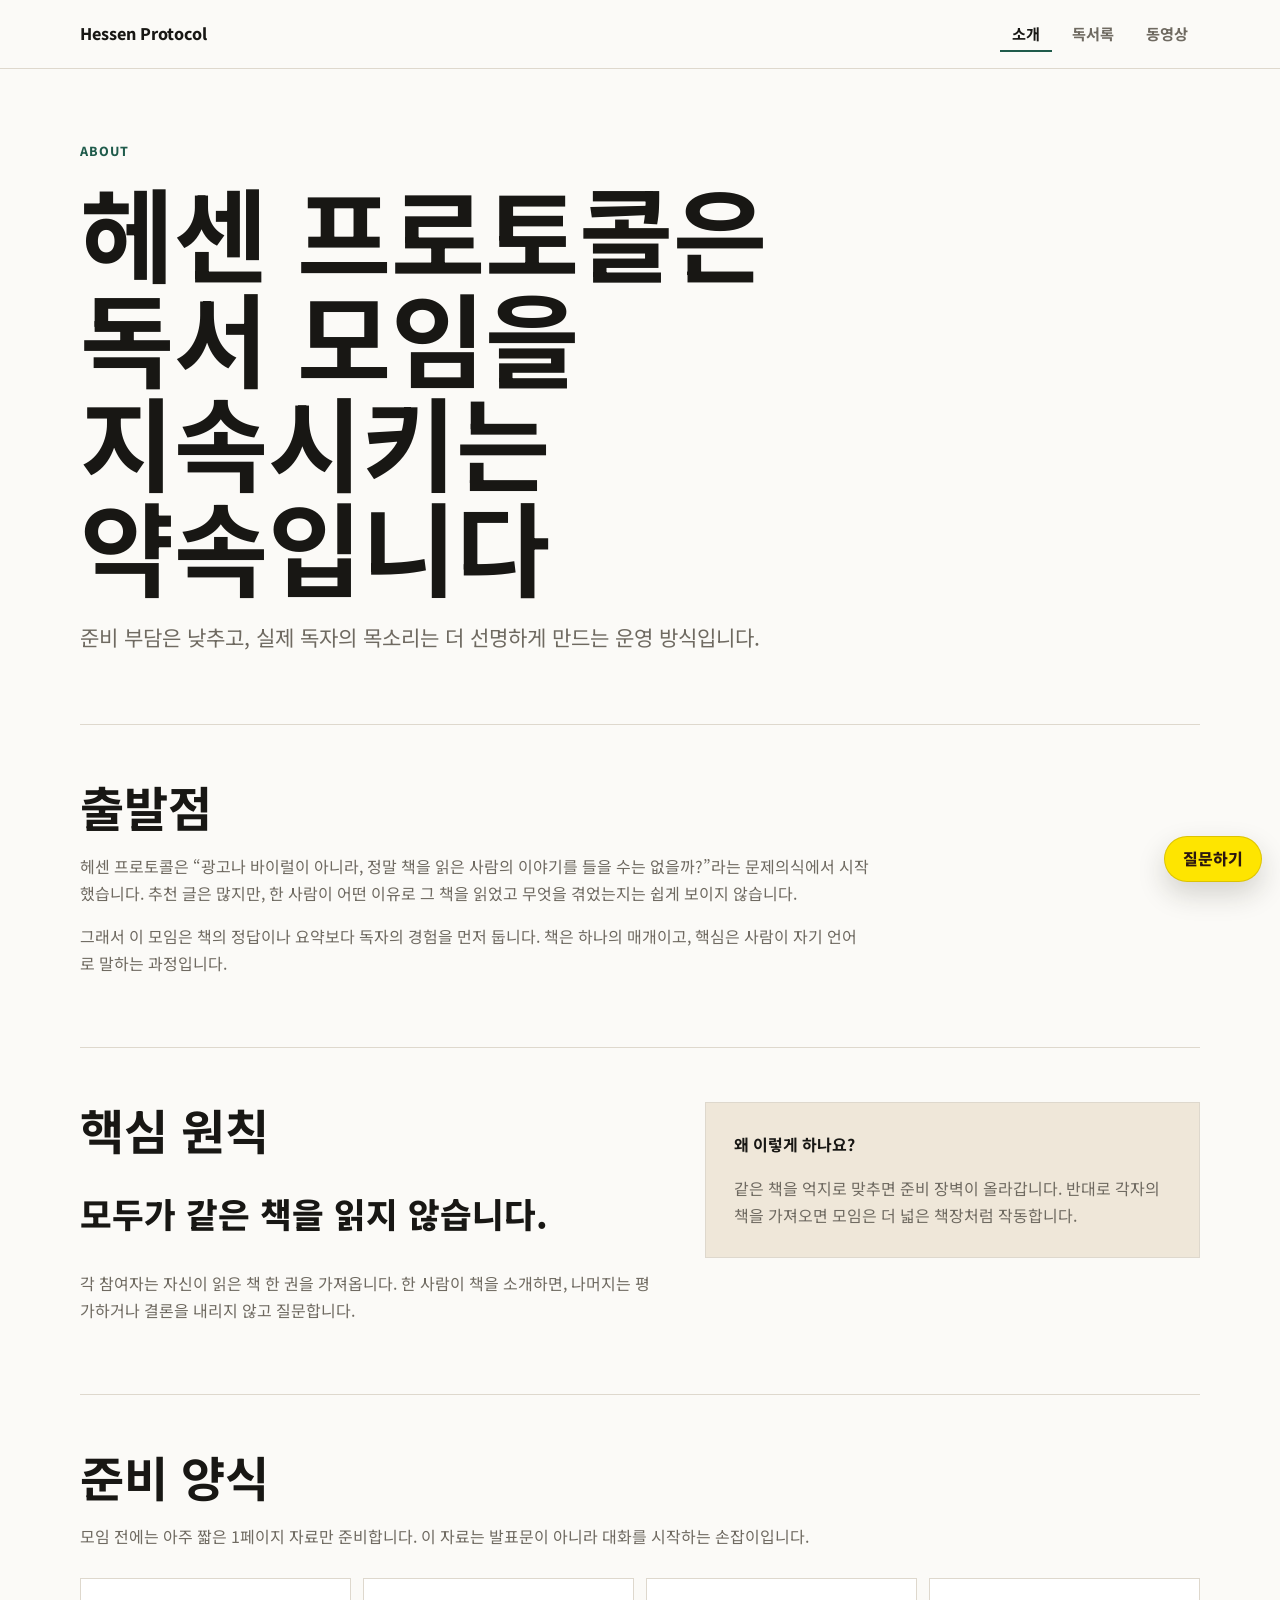
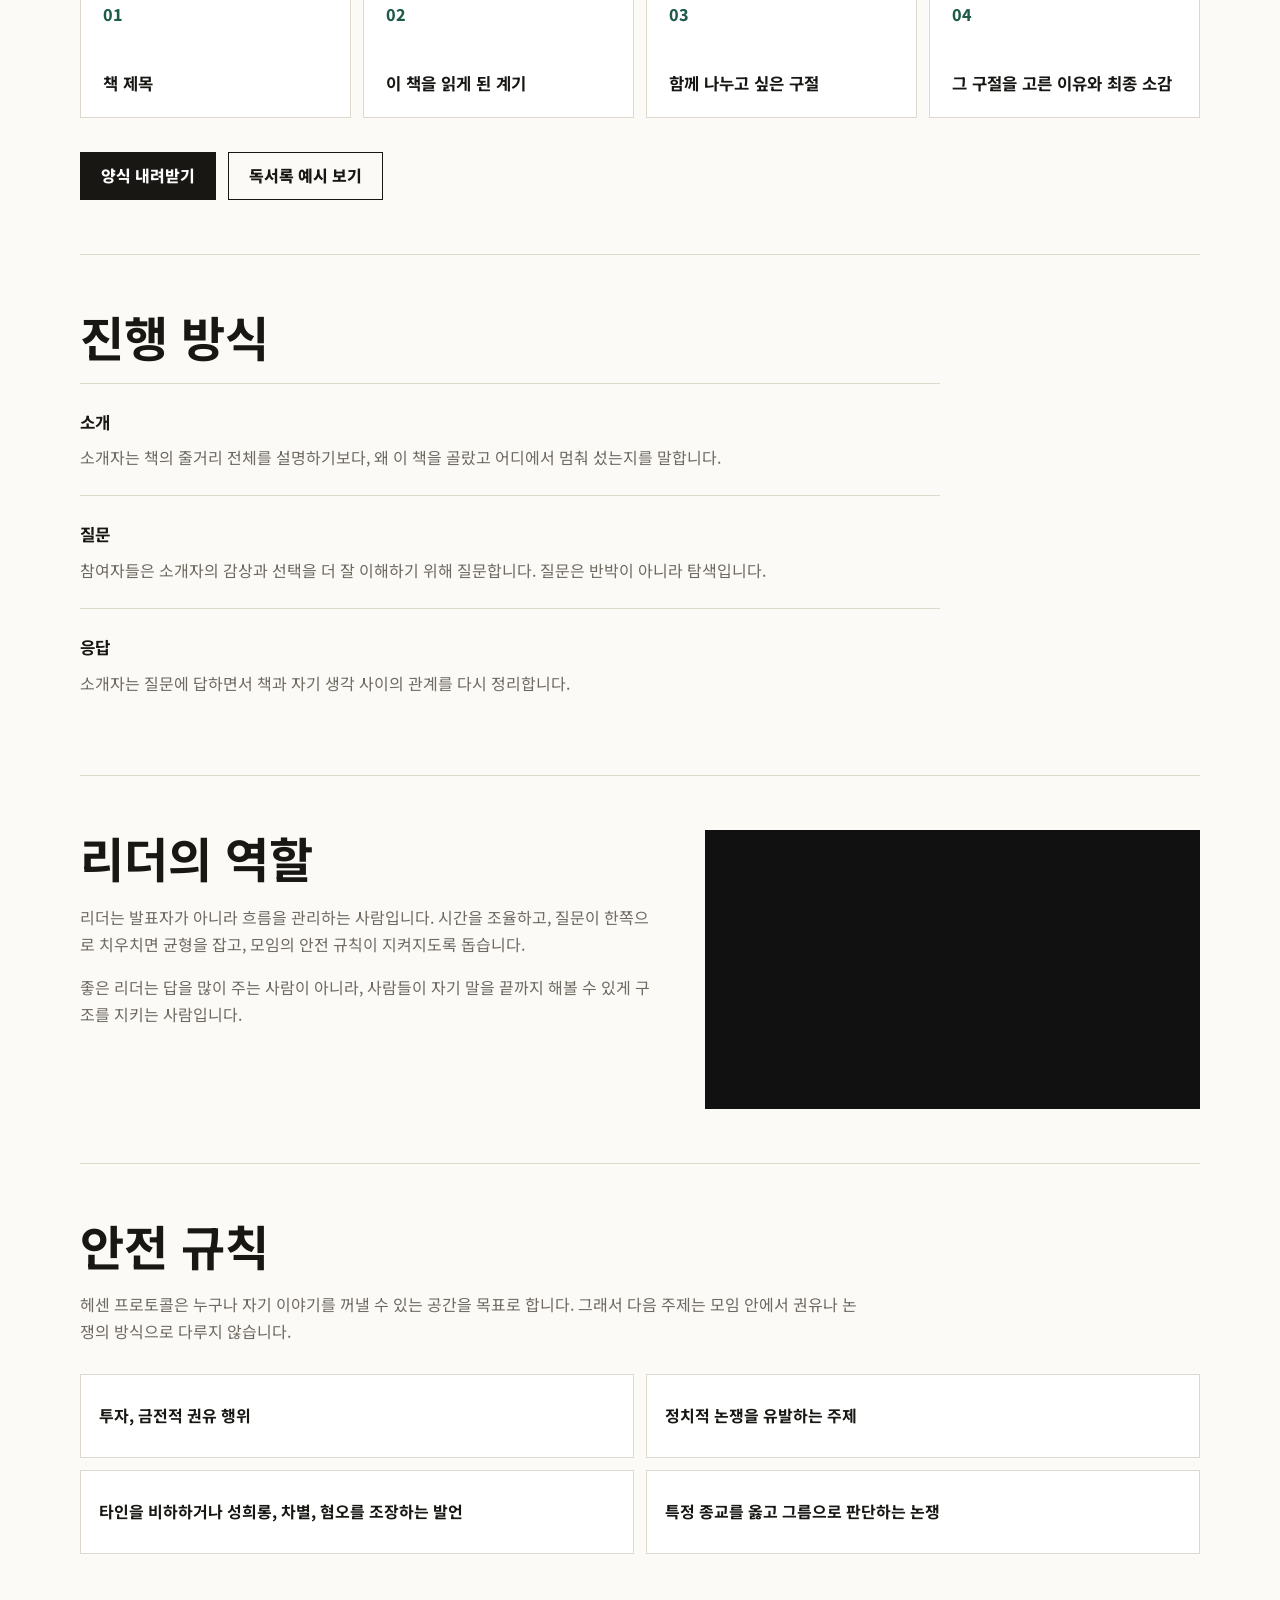
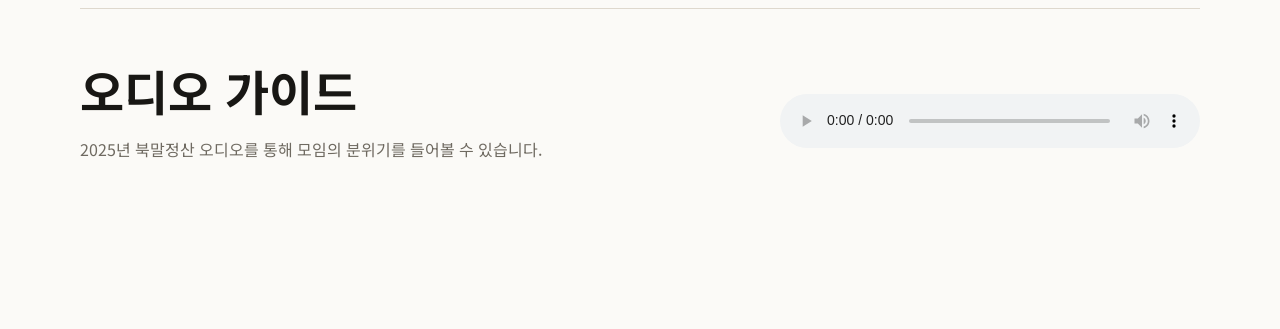
==== intro.html @ fd0f5c03 "Rebuild Hessen Protocol website" ====
<!DOCTYPE html>
<html lang="ko">
<head>
    <meta charset="UTF-8">
    <meta name="viewport" content="width=device-width, initial-scale=1.0">
    <meta name="description" content="헤센 프로토콜의 운영 방식, 준비 양식, 질문 규칙과 리더 역할을 소개합니다.">
    <title>소개 | 헤센 프로토콜</title>
    <link rel="preconnect" href="https://fonts.googleapis.com">
    <link rel="preconnect" href="https://fonts.gstatic.com" crossorigin>
    <link href="https://fonts.googleapis.com/css2?family=Noto+Sans+KR:wght@400;500;700;800&display=swap" rel="stylesheet">
    <link rel="stylesheet" href="style.css">
</head>
<body>
    <nav class="main-nav">
        <div class="nav-container">
            <a href="index.html" class="nav-logo">Hessen Protocol</a>
            <ul class="nav-links">
                <li><a class="active" href="intro.html">소개</a></li>
                <li><a href="reading_logs.html">독서록</a></li>
                <li><a href="videos.html">동영상</a></li>
            </ul>
        </div>
    </nav>

    <main class="page">
        <header class="page-header">
            <p class="eyebrow">About</p>
            <h1>헤센 프로토콜은 독서 모임을 지속시키는 약속입니다</h1>
            <p class="lead">준비 부담은 낮추고, 실제 독자의 목소리는 더 선명하게 만드는 운영 방식입니다.</p>
        </header>

        <section class="content-section">
            <h2>출발점</h2>
            <p>헤센 프로토콜은 “광고나 바이럴이 아니라, 정말 책을 읽은 사람의 이야기를 들을 수는 없을까?”라는 문제의식에서 시작했습니다. 추천 글은 많지만, 한 사람이 어떤 이유로 그 책을 읽었고 무엇을 겪었는지는 쉽게 보이지 않습니다.</p>
            <p>그래서 이 모임은 책의 정답이나 요약보다 독자의 경험을 먼저 둡니다. 책은 하나의 매개이고, 핵심은 사람이 자기 언어로 말하는 과정입니다.</p>
        </section>

        <section class="content-section split">
            <div>
                <h2>핵심 원칙</h2>
                <p class="statement">모두가 같은 책을 읽지 않습니다.</p>
                <p>각 참여자는 자신이 읽은 책 한 권을 가져옵니다. 한 사람이 책을 소개하면, 나머지는 평가하거나 결론을 내리지 않고 질문합니다.</p>
            </div>
            <div class="quiet-panel">
                <strong>왜 이렇게 하나요?</strong>
                <p>같은 책을 억지로 맞추면 준비 장벽이 올라갑니다. 반대로 각자의 책을 가져오면 모임은 더 넓은 책장처럼 작동합니다.</p>
            </div>
        </section>

        <section class="content-section">
            <h2>준비 양식</h2>
            <p>모임 전에는 아주 짧은 1페이지 자료만 준비합니다. 이 자료는 발표문이 아니라 대화를 시작하는 손잡이입니다.</p>
            <div class="prompt-grid">
                <div><span>01</span><strong>책 제목</strong></div>
                <div><span>02</span><strong>이 책을 읽게 된 계기</strong></div>
                <div><span>03</span><strong>함께 나누고 싶은 구절</strong></div>
                <div><span>04</span><strong>그 구절을 고른 이유와 최종 소감</strong></div>
            </div>
            <div class="actions">
                <a class="btn primary" href="download.docx" download>양식 내려받기</a>
                <a class="btn secondary" href="reading_logs.html">독서록 예시 보기</a>
            </div>
        </section>

        <section class="content-section">
            <h2>진행 방식</h2>
            <ol class="timeline">
                <li>
                    <strong>소개</strong>
                    <p>소개자는 책의 줄거리 전체를 설명하기보다, 왜 이 책을 골랐고 어디에서 멈춰 섰는지를 말합니다.</p>
                </li>
                <li>
                    <strong>질문</strong>
                    <p>참여자들은 소개자의 감상과 선택을 더 잘 이해하기 위해 질문합니다. 질문은 반박이 아니라 탐색입니다.</p>
                </li>
                <li>
                    <strong>응답</strong>
                    <p>소개자는 질문에 답하면서 책과 자기 생각 사이의 관계를 다시 정리합니다.</p>
                </li>
            </ol>
        </section>

        <section class="content-section split">
            <div>
                <h2>리더의 역할</h2>
                <p>리더는 발표자가 아니라 흐름을 관리하는 사람입니다. 시간을 조율하고, 질문이 한쪽으로 치우치면 균형을 잡고, 모임의 안전 규칙이 지켜지도록 돕습니다.</p>
                <p>좋은 리더는 답을 많이 주는 사람이 아니라, 사람들이 자기 말을 끝까지 해볼 수 있게 구조를 지키는 사람입니다.</p>
            </div>
            <div class="video-frame">
                <iframe src="https://www.youtube.com/embed/A4fwA4-yNkk" title="헤센 프로토콜 소개 영상" allow="accelerometer; autoplay; clipboard-write; encrypted-media; gyroscope; picture-in-picture" allowfullscreen loading="lazy"></iframe>
            </div>
        </section>

        <section class="content-section">
            <h2>안전 규칙</h2>
            <p>헤센 프로토콜은 누구나 자기 이야기를 꺼낼 수 있는 공간을 목표로 합니다. 그래서 다음 주제는 모임 안에서 권유나 논쟁의 방식으로 다루지 않습니다.</p>
            <ul class="rule-list">
                <li>투자, 금전적 권유 행위</li>
                <li>정치적 논쟁을 유발하는 주제</li>
                <li>타인을 비하하거나 성희롱, 차별, 혐오를 조장하는 발언</li>
                <li>특정 종교를 옳고 그름으로 판단하는 논쟁</li>
            </ul>
        </section>

        <section class="content-section audio-section">
            <div>
                <h2>오디오 가이드</h2>
                <p>2025년 북말정산 오디오를 통해 모임의 분위기를 들어볼 수 있습니다.</p>
            </div>
            <audio controls preload="metadata" src="audio.m4a"></audio>
        </section>
    </main>

    <a class="floating-kakao" href="https://open.kakao.com/o/g4V3KNai" target="_blank" rel="noopener">질문하기</a>
</body>
</html>
---- style.css ----
:root {
    --paper: #fbfaf7;
    --ink: #181714;
    --muted: #6f6a61;
    --line: #ded8cd;
    --panel: #ffffff;
    --accent: #1f5b4b;
    --accent-ink: #ffffff;
    --soft: #efe7d9;
    --shadow: 0 18px 45px rgba(35, 31, 24, 0.08);
}

* {
    box-sizing: border-box;
}

body {
    margin: 0;
    font-family: "Noto Sans KR", -apple-system, BlinkMacSystemFont, "Segoe UI", sans-serif;
    color: var(--ink);
    background: var(--paper);
    line-height: 1.7;
    overflow-x: hidden;
    -webkit-font-smoothing: antialiased;
}

a {
    color: inherit;
    text-decoration: none;
}

img {
    display: block;
    max-width: 100%;
}

.main-nav {
    position: sticky;
    top: 0;
    z-index: 20;
    border-bottom: 1px solid var(--line);
    background: rgba(251, 250, 247, 0.94);
    backdrop-filter: blur(14px);
}

.nav-container {
    width: min(1120px, calc(100% - 32px));
    margin: 0 auto;
    min-height: 68px;
    display: flex;
    align-items: center;
    justify-content: space-between;
    gap: 24px;
}

.nav-logo {
    font-weight: 800;
    letter-spacing: 0;
    white-space: nowrap;
}

.nav-links {
    display: flex;
    align-items: center;
    gap: 8px;
    padding: 0;
    margin: 0;
    list-style: none;
}

.nav-links a {
    display: inline-flex;
    align-items: center;
    min-height: 36px;
    padding: 0 12px;
    color: var(--muted);
    font-size: 0.95rem;
    font-weight: 700;
}

.nav-links a:hover,
.nav-links a.active {
    color: var(--ink);
    box-shadow: inset 0 -2px 0 var(--accent);
}

.home-hero {
    width: calc(100% - 32px);
    max-width: 1120px;
    min-height: min(760px, calc(100vh - 68px));
    margin: 0 auto;
    padding: 58px 0 44px;
    display: grid;
    grid-template-columns: minmax(0, 1.02fr) minmax(320px, 0.88fr);
    gap: 54px;
    align-items: center;
}

.home-hero > * {
    min-width: 0;
}

.hero-copy h1,
.page-header h1 {
    margin: 0;
    font-size: clamp(3rem, 8vw, 6.4rem);
    line-height: 1.02;
    letter-spacing: 0;
    word-break: keep-all;
}

.lead {
    max-width: 690px;
    margin: 24px 0 0;
    color: var(--muted);
    font-size: clamp(1.06rem, 2vw, 1.32rem);
    word-break: keep-all;
}

.eyebrow {
    margin: 0 0 16px;
    color: var(--accent);
    font-size: 0.78rem;
    font-weight: 800;
    letter-spacing: 0.08em;
    text-transform: uppercase;
}

.actions {
    display: flex;
    flex-wrap: wrap;
    gap: 12px;
    margin-top: 34px;
}

.btn {
    display: inline-flex;
    align-items: center;
    justify-content: center;
    min-height: 48px;
    padding: 0 20px;
    border: 1px solid var(--ink);
    font-weight: 800;
    transition: transform 160ms ease, box-shadow 160ms ease, background 160ms ease;
}

.btn:hover {
    transform: translateY(-2px);
    box-shadow: var(--shadow);
}

.btn.primary {
    background: var(--ink);
    color: #fff;
}

.btn.secondary {
    background: transparent;
    color: var(--ink);
}

.hero-media {
    margin: 0;
    border: 1px solid var(--line);
    background: var(--panel);
    padding: 12px;
    box-shadow: var(--shadow);
}

.hero-media img {
    width: 100%;
    aspect-ratio: 4 / 5;
    object-fit: cover;
}

.section,
.page {
    width: calc(100% - 32px);
    max-width: 1120px;
    margin: 0 auto;
}

.section {
    padding: 82px 0;
    border-top: 1px solid var(--line);
}

.intro-band {
    display: grid;
    grid-template-columns: 0.8fr 1.2fr;
    gap: 60px;
}

.section-heading h2,
.rhythm h2,
.content-section h2,
.page-header h1 {
    text-wrap: balance;
}

.section h2,
.content-section h2 {
    margin: 0 0 18px;
    font-size: clamp(1.8rem, 4vw, 3rem);
    line-height: 1.16;
    letter-spacing: 0;
}

.text-columns {
    columns: 2 280px;
    column-gap: 40px;
}

.text-columns p {
    break-inside: avoid;
    margin: 0 0 18px;
}

.feature-grid {
    display: grid;
    grid-template-columns: repeat(3, minmax(0, 1fr));
    gap: 18px;
}

.feature-card,
.quiet-panel,
.video-card,
.drive-fallback {
    border: 1px solid var(--line);
    background: var(--panel);
}

.feature-card {
    min-height: 260px;
    padding: 28px;
    display: flex;
    flex-direction: column;
    justify-content: space-between;
    transition: transform 160ms ease, border-color 160ms ease, box-shadow 160ms ease;
}

.feature-card:hover {
    transform: translateY(-4px);
    border-color: var(--ink);
    box-shadow: var(--shadow);
}

.feature-number {
    color: var(--accent);
    font-weight: 800;
}

.feature-card h3 {
    margin: 48px 0 12px;
    font-size: 1.35rem;
}

.feature-card p,
.content-section p,
.timeline p,
.drive-fallback p,
.video-card h2 {
    color: var(--muted);
}

.rhythm {
    display: grid;
    grid-template-columns: 0.7fr 1.3fr;
    gap: 48px;
}

.steps,
.timeline {
    padding: 0;
    margin: 0;
    list-style: none;
}

.steps {
    display: grid;
    gap: 12px;
}

.steps li {
    display: grid;
    grid-template-columns: 120px 1fr;
    gap: 20px;
    padding: 20px 0;
    border-top: 1px solid var(--line);
}

.steps strong,
.timeline strong {
    color: var(--ink);
    font-size: 1.05rem;
}

.steps span {
    color: var(--muted);
}

.page {
    padding: 72px 0 96px;
}

.page-header {
    max-width: 880px;
    margin-bottom: 68px;
}

.page-header.compact {
    max-width: 820px;
}

.content-section {
    padding: 54px 0;
    border-top: 1px solid var(--line);
}

.content-section > p {
    max-width: 790px;
}

.split {
    display: grid;
    grid-template-columns: minmax(0, 1fr) minmax(300px, 0.85fr);
    gap: 42px;
    align-items: start;
}

.statement {
    color: var(--ink) !important;
    font-size: clamp(1.4rem, 3vw, 2.15rem);
    font-weight: 800;
    line-height: 1.25;
}

.quiet-panel {
    padding: 28px;
    background: var(--soft);
}

.quiet-panel p {
    margin-bottom: 0;
}

.prompt-grid {
    display: grid;
    grid-template-columns: repeat(4, minmax(0, 1fr));
    gap: 12px;
    margin-top: 28px;
}

.prompt-grid div {
    min-height: 140px;
    padding: 22px;
    border: 1px solid var(--line);
    background: var(--panel);
    display: flex;
    flex-direction: column;
    justify-content: space-between;
}

.prompt-grid span {
    color: var(--accent);
    font-weight: 800;
}

.prompt-grid strong {
    font-size: 1.04rem;
    line-height: 1.45;
}

.timeline {
    display: grid;
    gap: 0;
    max-width: 860px;
}

.timeline li {
    padding: 24px 0;
    border-top: 1px solid var(--line);
}

.timeline p {
    margin: 8px 0 0;
}

.video-frame,
.video-card iframe {
    aspect-ratio: 16 / 9;
    background: #111;
}

.video-frame iframe,
.video-card iframe,
.drive-section iframe {
    width: 100%;
    height: 100%;
    border: 0;
    display: block;
}

.rule-list {
    display: grid;
    grid-template-columns: repeat(2, minmax(0, 1fr));
    gap: 12px;
    padding: 0;
    margin: 28px 0 0;
    list-style: none;
}

.rule-list li {
    min-height: 84px;
    display: flex;
    align-items: center;
    padding: 18px;
    border: 1px solid var(--line);
    background: var(--panel);
    font-weight: 700;
}

.audio-section {
    display: flex;
    align-items: center;
    justify-content: space-between;
    gap: 28px;
}

.audio-section audio {
    width: min(420px, 100%);
}

.drive-section {
    border-top: 1px solid var(--line);
    padding-top: 28px;
}

.drive-section iframe {
    min-height: 640px;
    border: 1px solid var(--line);
    background: var(--panel);
}

.drive-fallback {
    margin-top: 16px;
    padding: 22px;
}

.drive-fallback p {
    margin: 6px 0 0;
}

.video-grid {
    display: grid;
    grid-template-columns: repeat(3, minmax(0, 1fr));
    gap: 18px;
    border-top: 1px solid var(--line);
    padding-top: 28px;
}

.video-card {
    overflow: hidden;
}

.video-card h2 {
    margin: 0;
    padding: 20px;
    font-size: 1rem;
    line-height: 1.5;
}

.floating-kakao {
    position: fixed;
    right: 18px;
    bottom: 18px;
    z-index: 30;
    min-height: 46px;
    display: inline-flex;
    align-items: center;
    justify-content: center;
    padding: 0 18px;
    background: #fee500;
    color: #2b1710;
    border: 1px solid rgba(43, 23, 16, 0.16);
    border-radius: 999px;
    font-weight: 800;
    box-shadow: 0 12px 28px rgba(35, 31, 24, 0.18);
}

@media (max-width: 860px) {
    .home-hero,
    .intro-band,
    .rhythm,
    .split,
    .audio-section {
        grid-template-columns: 1fr;
    }

    .home-hero {
        min-height: auto;
    }

    .feature-grid,
    .prompt-grid,
    .video-grid,
    .rule-list {
        grid-template-columns: 1fr;
    }

    .audio-section {
        align-items: stretch;
    }
}

@media (max-width: 620px) {
    .nav-container {
        min-height: auto;
        padding: 14px 0;
        align-items: flex-start;
        flex-direction: column;
        gap: 10px;
    }

    .nav-links {
        width: 100%;
        justify-content: flex-start;
        flex-wrap: wrap;
        gap: 6px 18px;
    }

    .nav-links a {
        padding: 0 8px;
        font-size: 0.9rem;
    }

    .home-hero,
    .page {
        padding-top: 42px;
    }

    .hero-copy h1,
    .page-header h1 {
        font-size: clamp(2.35rem, 12vw, 3.15rem);
    }

    .lead {
        font-size: 1rem;
        line-height: 1.85;
        max-width: 100%;
        word-break: break-all;
        overflow-wrap: anywhere;
    }

    .section,
    .content-section {
        padding: 44px 0;
    }

    .steps li {
        grid-template-columns: 1fr;
        gap: 4px;
    }

    .drive-section iframe {
        min-height: 520px;
    }

    .floating-kakao {
        right: 12px;
        bottom: 12px;
    }
}
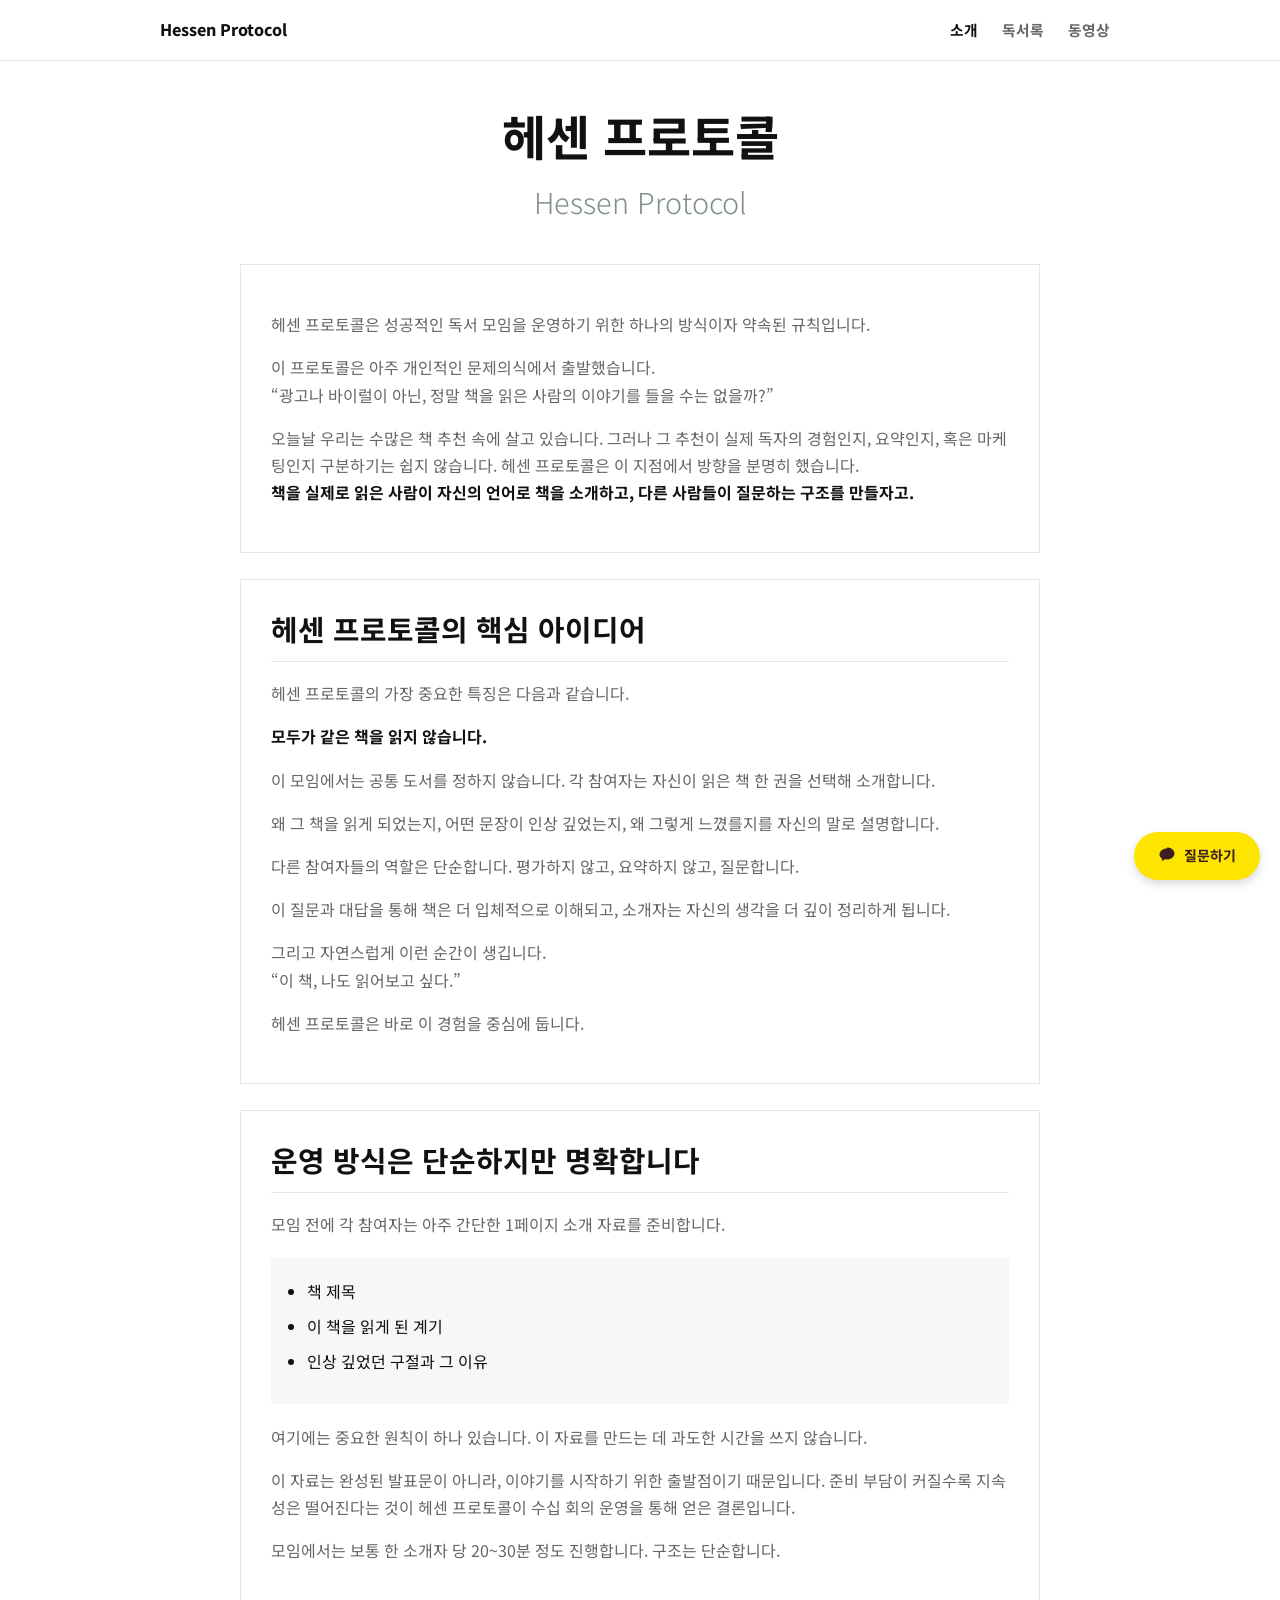
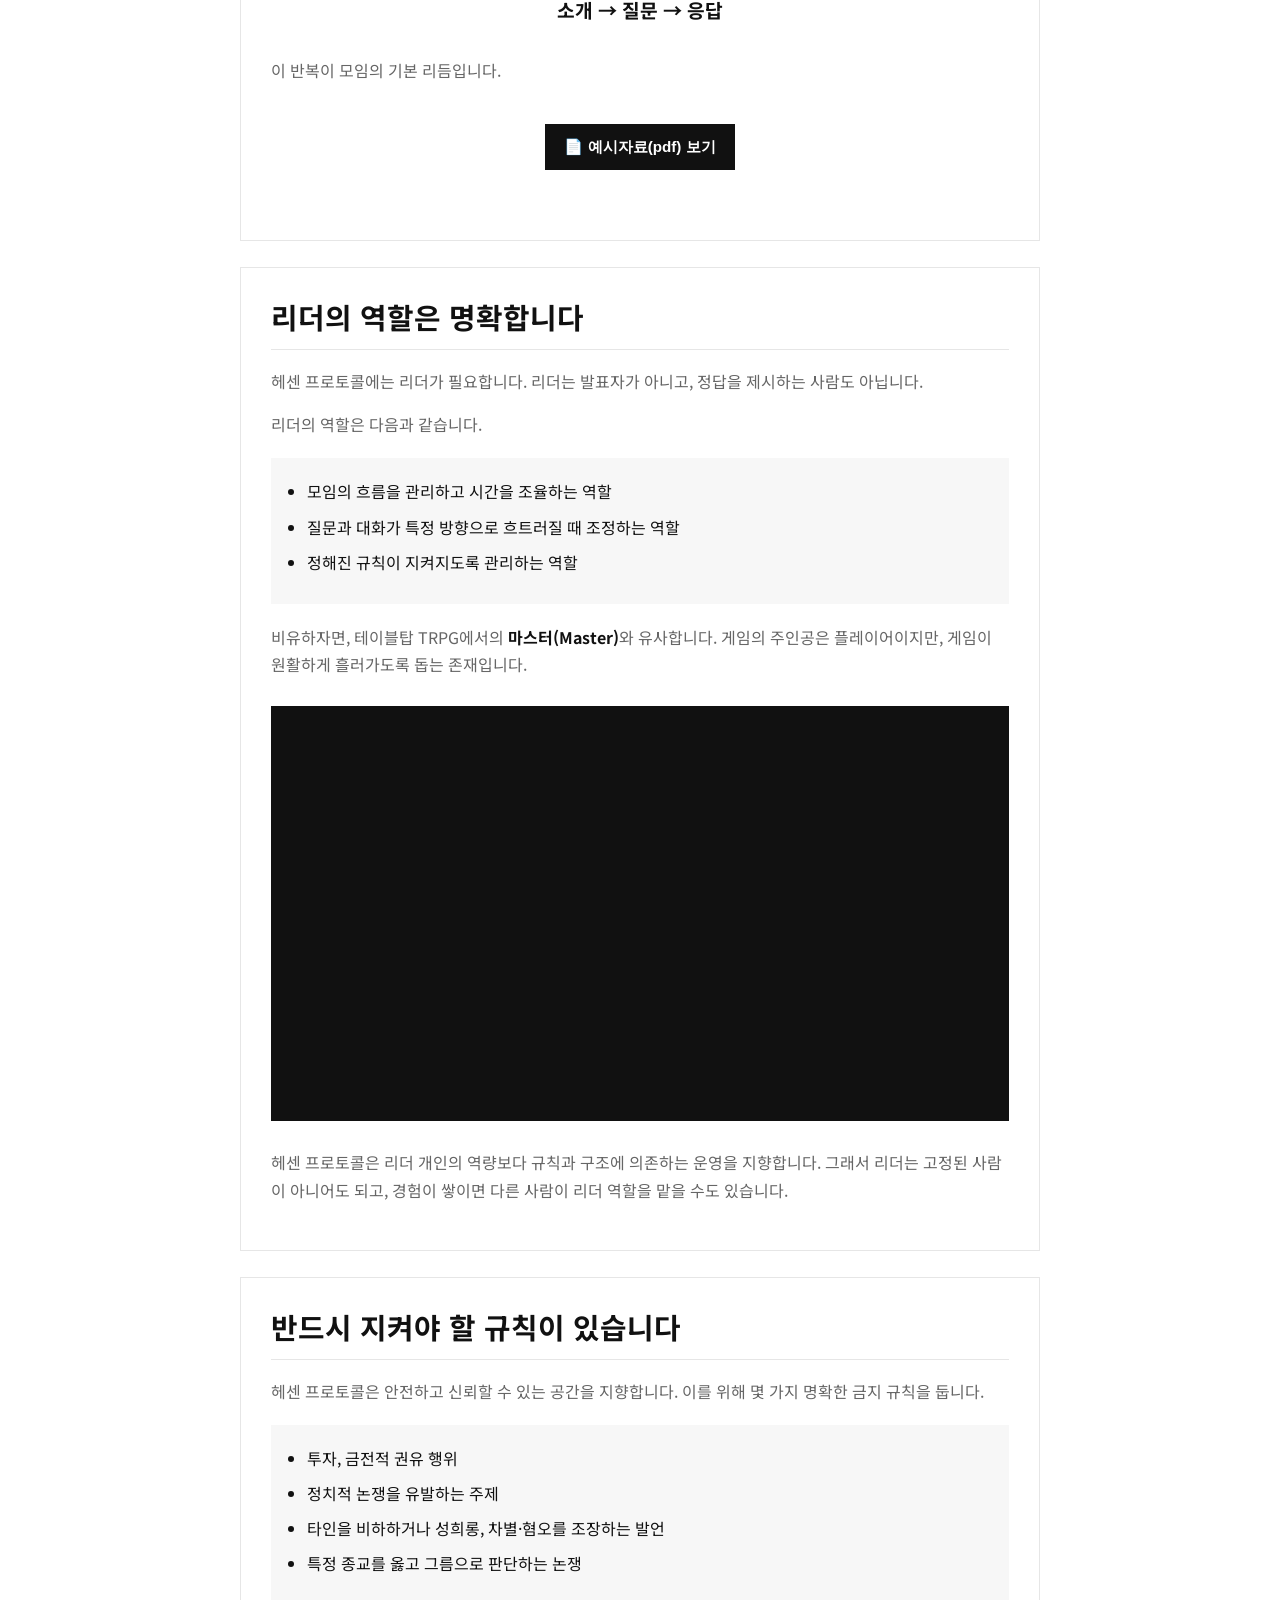
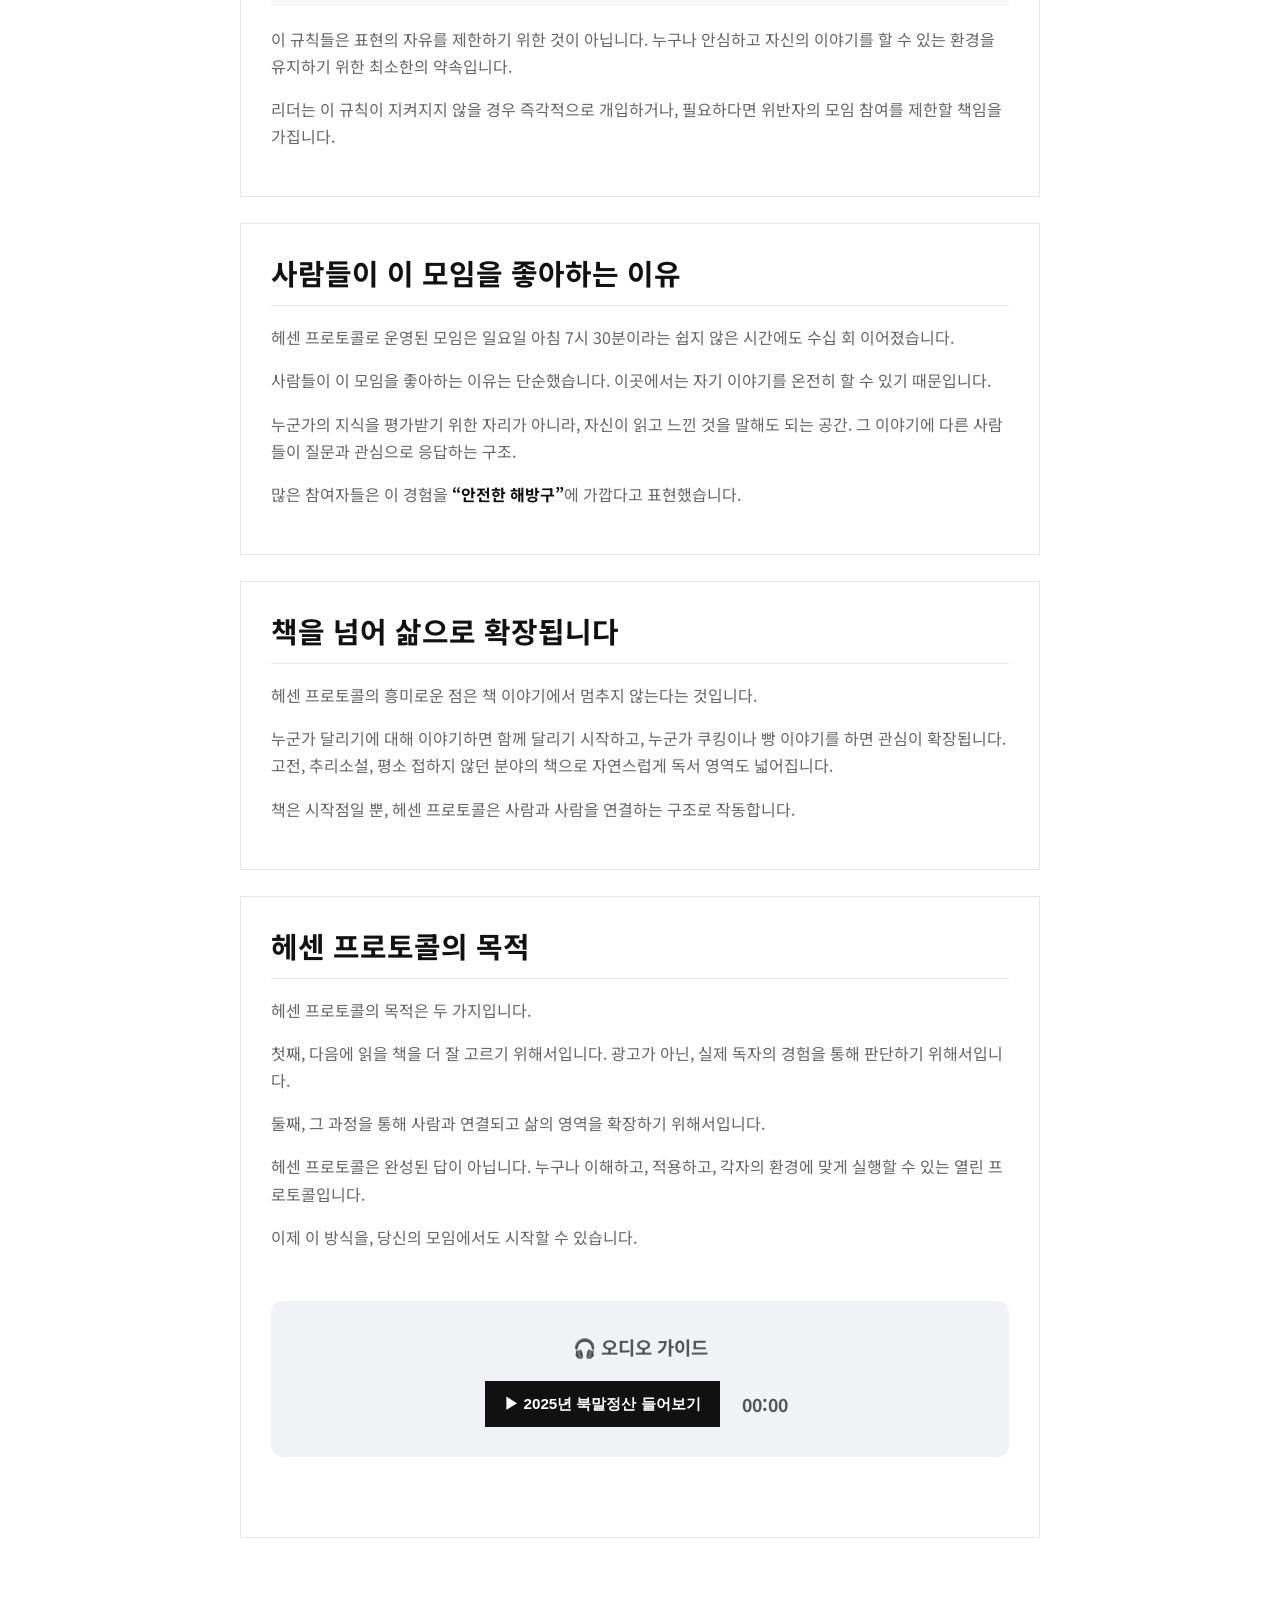
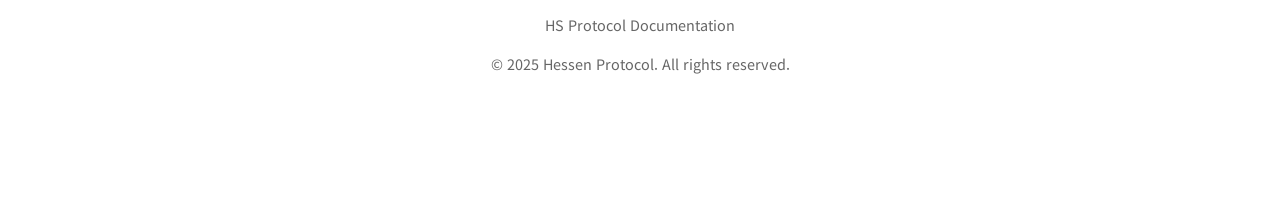
==== commit 0ef910dc: "Restore original protocol introduction" ====
--- a/intro.html
+++ b/intro.html
@@ -1,116 +1,342 @@
 <!DOCTYPE html>
 <html lang="ko">
 <head>
-    <meta charset="UTF-8">
-    <meta name="viewport" content="width=device-width, initial-scale=1.0">
-    <meta name="description" content="헤센 프로토콜의 운영 방식, 준비 양식, 질문 규칙과 리더 역할을 소개합니다.">
-    <title>소개 | 헤센 프로토콜</title>
-    <link rel="preconnect" href="https://fonts.googleapis.com">
-    <link rel="preconnect" href="https://fonts.gstatic.com" crossorigin>
-    <link href="https://fonts.googleapis.com/css2?family=Noto+Sans+KR:wght@400;500;700;800&display=swap" rel="stylesheet">
+    <meta charset="UTF-8" />
+    <meta name="viewport" content="width=device-width, initial-scale=1.0"/>
+    <title>헤센 프로토콜 소개</title>
+    <link href="https://fonts.googleapis.com/css2?family=Noto+Sans+KR:wght@300;400;500;700&display=swap" rel="stylesheet">
     <link rel="stylesheet" href="style.css">
+    <style>
+        #kakaoBtn {
+            position: fixed;
+            bottom: 20px;
+            right: 20px;
+            z-index: 99;
+            background-color: #FEE500;
+            color: #3C1E1E;
+            border: none;
+            padding: 12px 24px;
+            border-radius: 30px;
+            font-weight: bold;
+            box-shadow: 0 4px 10px rgba(0,0,0,0.15);
+            text-decoration: none;
+            font-size: 14px;
+            transition: all 0.3s;
+            display: flex;
+            align-items: center;
+            gap: 8px;
+        }
+        #kakaoBtn:hover {
+            background-color: #fada0a;
+            transform: translateY(-3px);
+        }
+        #kakaoBtn svg {
+            width: 18px;
+            height: 18px;
+            fill: currentColor;
+        }
+    </style>
 </head>
 <body>
-    <nav class="main-nav">
-        <div class="nav-container">
-            <a href="index.html" class="nav-logo">Hessen Protocol</a>
-            <ul class="nav-links">
-                <li><a class="active" href="intro.html">소개</a></li>
-                <li><a href="reading_logs.html">독서록</a></li>
-                <li><a href="videos.html">동영상</a></li>
-            </ul>
+
+<nav class="main-nav">
+    <div class="nav-container">
+        <a href="index.html" class="nav-logo">Hessen Protocol</a>
+        <ul class="nav-links">
+            <li><a class="active" href="intro.html">소개</a></li>
+            <li><a href="reading_logs.html">독서록</a></li>
+            <li><a href="videos.html">동영상</a></li>
+        </ul>
+    </div>
+</nav>
+
+<div class="content-container">
+    <header class="fade-in">
+        <h1>헤센 프로토콜<br><span style="font-size: 0.6em; color: #7f8c8d; font-weight: 300;">Hessen Protocol</span></h1>
+    </header>
+
+    <section class="card">
+        <p>헤센 프로토콜은 성공적인 독서 모임을 운영하기 위한 하나의 방식이자 약속된 규칙입니다.</p>
+
+        <p>이 프로토콜은 아주 개인적인 문제의식에서 출발했습니다.<br>
+        “광고나 바이럴이 아닌, 정말 책을 읽은 사람의 이야기를 들을 수는 없을까?”</p>
+
+        <p>오늘날 우리는 수많은 책 추천 속에 살고 있습니다.
+        그러나 그 추천이 실제 독자의 경험인지, 요약인지, 혹은 마케팅인지 구분하기는 쉽지 않습니다.
+        헤센 프로토콜은 이 지점에서 방향을 분명히 했습니다.<br>
+        <strong>책을 실제로 읽은 사람이 자신의 언어로 책을 소개하고, 다른 사람들이 질문하는 구조를 만들자고.</strong></p>
+    </section>
+
+    <section class="card">
+        <h2>헤센 프로토콜의 핵심 아이디어</h2>
+
+        <p>헤센 프로토콜의 가장 중요한 특징은 다음과 같습니다.</p>
+
+        <p><strong>모두가 같은 책을 읽지 않습니다.</strong></p>
+
+        <p>이 모임에서는 공통 도서를 정하지 않습니다.
+        각 참여자는 자신이 읽은 책 한 권을 선택해 소개합니다.</p>
+
+        <p>왜 그 책을 읽게 되었는지,
+        어떤 문장이 인상 깊었는지,
+        왜 그렇게 느꼈를지를 자신의 말로 설명합니다.</p>
+
+        <p>다른 참여자들의 역할은 단순합니다.
+        평가하지 않고, 요약하지 않고, 질문합니다.</p>
+
+        <p>이 질문과 대답을 통해
+        책은 더 입체적으로 이해되고,
+        소개자는 자신의 생각을 더 깊이 정리하게 됩니다.</p>
+
+        <p>그리고 자연스럽게 이런 순간이 생깁니다.<br>
+        “이 책, 나도 읽어보고 싶다.”</p>
+
+        <p>헤센 프로토콜은 바로 이 경험을 중심에 둡니다.</p>
+    </section>
+
+    <section class="card">
+        <h2>운영 방식은 단순하지만 명확합니다</h2>
+
+        <p>모임 전에 각 참여자는 아주 간단한 1페이지 소개 자료를 준비합니다.</p>
+        <ul>
+            <li>책 제목</li>
+            <li>이 책을 읽게 된 계기</li>
+            <li>인상 깊었던 구절과 그 이유</li>
+        </ul>
+
+        <p>여기에는 중요한 원칙이 하나 있습니다.
+        이 자료를 만드는 데 과도한 시간을 쓰지 않습니다.</p>
+
+        <p>이 자료는 완성된 발표문이 아니라,
+        이야기를 시작하기 위한 출발점이기 때문입니다.
+        준비 부담이 커질수록 지속성은 떨어진다는 것이
+        헤센 프로토콜이 수십 회의 운영을 통해 얻은 결론입니다.</p>
+
+        <p>모임에서는 보통 한 소개자 당 20~30분 정도 진행합니다.
+        구조는 단순합니다.</p>
+
+        <p style="text-align: center; font-size: 1.2em; margin: 30px 0;">
+            <strong>소개 → 질문 → 응답</strong>
+        </p>
+
+        <p>이 반복이 모임의 기본 리듬입니다.</p>
+
+        <div style="text-align: center; margin: 40px 0; display: flex; flex-direction: column; gap: 15px; align-items: center;">
+            <button id="togglePdfBtn" class="btn btn-primary">
+                📄 예시자료(pdf) 보기
+            </button>
         </div>
-    </nav>
-
-    <main class="page">
-        <header class="page-header">
-            <p class="eyebrow">About</p>
-            <h1>헤센 프로토콜은 독서 모임을 지속시키는 약속입니다</h1>
-            <p class="lead">준비 부담은 낮추고, 실제 독자의 목소리는 더 선명하게 만드는 운영 방식입니다.</p>
-        </header>
-
-        <section class="content-section">
-            <h2>출발점</h2>
-            <p>헤센 프로토콜은 “광고나 바이럴이 아니라, 정말 책을 읽은 사람의 이야기를 들을 수는 없을까?”라는 문제의식에서 시작했습니다. 추천 글은 많지만, 한 사람이 어떤 이유로 그 책을 읽었고 무엇을 겪었는지는 쉽게 보이지 않습니다.</p>
-            <p>그래서 이 모임은 책의 정답이나 요약보다 독자의 경험을 먼저 둡니다. 책은 하나의 매개이고, 핵심은 사람이 자기 언어로 말하는 과정입니다.</p>
-        </section>
-
-        <section class="content-section split">
-            <div>
-                <h2>핵심 원칙</h2>
-                <p class="statement">모두가 같은 책을 읽지 않습니다.</p>
-                <p>각 참여자는 자신이 읽은 책 한 권을 가져옵니다. 한 사람이 책을 소개하면, 나머지는 평가하거나 결론을 내리지 않고 질문합니다.</p>
+
+        <div id="pdfContainer" style="display: none; margin-top: 20px;">
+            <div style="margin-bottom: 20px; border: 1px solid #ddd; border-radius: 8px; overflow: hidden;">
+                <embed src="example_made.pdf" type="application/pdf" width="100%" height="500px" />
             </div>
-            <div class="quiet-panel">
-                <strong>왜 이렇게 하나요?</strong>
-                <p>같은 책을 억지로 맞추면 준비 장벽이 올라갑니다. 반대로 각자의 책을 가져오면 모임은 더 넓은 책장처럼 작동합니다.</p>
+        </div>
+    </section>
+
+    <section class="card">
+        <h2>리더의 역할은 명확합니다</h2>
+
+        <p>헤센 프로토콜에는 리더가 필요합니다.
+        리더는 발표자가 아니고, 정답을 제시하는 사람도 아닙니다.</p>
+
+        <p>리더의 역할은 다음과 같습니다.</p>
+        <ul>
+            <li>모임의 흐름을 관리하고 시간을 조율하는 역할</li>
+            <li>질문과 대화가 특정 방향으로 흐트러질 때 조정하는 역할</li>
+            <li>정해진 규칙이 지켜지도록 관리하는 역할</li>
+        </ul>
+
+        <p>비유하자면,
+        테이블탑 TRPG에서의 <strong>마스터(Master)</strong>와 유사합니다.
+        게임의 주인공은 플레이어이지만,
+        게임이 원활하게 흘러가도록 돕는 존재입니다.</p>
+
+        <div class="video-container">
+            <iframe src="https://www.youtube.com/embed/A4fwA4-yNkk" title="YouTube video player" allow="accelerometer; autoplay; clipboard-write; encrypted-media; gyroscope; picture-in-picture" allowfullscreen></iframe>
+        </div>
+
+        <p>헤센 프로토콜은
+        리더 개인의 역량보다 규칙과 구조에 의존하는 운영을 지향합니다.
+        그래서 리더는 고정된 사람이 아니어도 되고,
+        경험이 쌓이면 다른 사람이 리더 역할을 맡을 수도 있습니다.</p>
+    </section>
+
+    <section class="card">
+        <h2>반드시 지켜야 할 규칙이 있습니다</h2>
+
+        <p>헤센 프로토콜은 안전하고 신뢰할 수 있는 공간을 지향합니다.
+        이를 위해 몇 가지 명확한 금지 규칙을 둡니다.</p>
+        <ul>
+            <li>투자, 금전적 권유 행위</li>
+            <li>정치적 논쟁을 유발하는 주제</li>
+            <li>타인을 비하하거나 성희롱, 차별·혐오를 조장하는 발언</li>
+            <li>특정 종교를 옳고 그름으로 판단하는 논쟁</li>
+        </ul>
+
+        <p>이 규칙들은 표현의 자유를 제한하기 위한 것이 아닙니다.
+        누구나 안심하고 자신의 이야기를 할 수 있는 환경을 유지하기 위한 최소한의 약속입니다.</p>
+
+        <p>리더는 이 규칙이 지켜지지 않을 경우
+        즉각적으로 개입하거나, 필요하다면 위반자의 모임 참여를 제한할 책임을 가집니다.</p>
+    </section>
+
+    <section class="card">
+        <h2>사람들이 이 모임을 좋아하는 이유</h2>
+
+        <p>헤센 프로토콜로 운영된 모임은
+        일요일 아침 7시 30분이라는 쉽지 않은 시간에도 수십 회 이어졌습니다.</p>
+
+        <p>사람들이 이 모임을 좋아하는 이유는 단순했습니다.
+        이곳에서는 자기 이야기를 온전히 할 수 있기 때문입니다.</p>
+
+        <p>누군가의 지식을 평가받기 위한 자리가 아니라,
+        자신이 읽고 느낀 것을 말해도 되는 공간.
+        그 이야기에 다른 사람들이 질문과 관심으로 응답하는 구조.</p>
+
+        <p>많은 참여자들은
+        이 경험을 <strong>“안전한 해방구”</strong>에 가깝다고 표현했습니다.</p>
+    </section>
+
+    <section class="card">
+        <h2>책을 넘어 삶으로 확장됩니다</h2>
+
+        <p>헤센 프로토콜의 흥미로운 점은
+        책 이야기에서 멈추지 않는다는 것입니다.</p>
+
+        <p>누군가 달리기에 대해 이야기하면 함께 달리기 시작하고,
+        누군가 쿠킹이나 빵 이야기를 하면 관심이 확장됩니다.
+        고전, 추리소설, 평소 접하지 않던 분야의 책으로
+        자연스럽게 독서 영역도 넓어집니다.</p>
+
+        <p>책은 시작점일 뿐,
+        헤센 프로토콜은 사람과 사람을 연결하는 구조로 작동합니다.</p>
+    </section>
+
+    <section class="card">
+        <h2>헤센 프로토콜의 목적</h2>
+
+        <p>헤센 프로토콜의 목적은 두 가지입니다.</p>
+
+        <p>첫째,
+        다음에 읽을 책을 더 잘 고르기 위해서입니다.
+        광고가 아닌, 실제 독자의 경험을 통해 판단하기 위해서입니다.</p>
+
+        <p>둘째,
+        그 과정을 통해 사람과 연결되고 삶의 영역을 확장하기 위해서입니다.</p>
+
+        <p>헤센 프로토콜은 완성된 답이 아닙니다.
+        누구나 이해하고, 적용하고, 각자의 환경에 맞게 실행할 수 있는
+        열린 프로토콜입니다.</p>
+
+        <p>이제 이 방식을,
+        당신의 모임에서도 시작할 수 있습니다.</p>
+
+        <div style="text-align: center; margin: 50px 0; background: #f1f2f6; padding: 30px; border-radius: 12px;">
+            <h3 style="margin-top: 0; color: #555;">🎧 오디오 가이드</h3>
+            <div style="display: flex; align-items: center; justify-content: center; gap: 15px; margin-top: 15px;">
+                <button id="playAudioBtn" class="btn btn-primary">
+                    ▶ 2025년 북말정산 들어보기
+                </button>
+                <span id="audioTime" style="font-size: 1.1em; color: #555; font-weight: bold; min-width: 60px;">00:00</span>
             </div>
-        </section>
-
-        <section class="content-section">
-            <h2>준비 양식</h2>
-            <p>모임 전에는 아주 짧은 1페이지 자료만 준비합니다. 이 자료는 발표문이 아니라 대화를 시작하는 손잡이입니다.</p>
-            <div class="prompt-grid">
-                <div><span>01</span><strong>책 제목</strong></div>
-                <div><span>02</span><strong>이 책을 읽게 된 계기</strong></div>
-                <div><span>03</span><strong>함께 나누고 싶은 구절</strong></div>
-                <div><span>04</span><strong>그 구절을 고른 이유와 최종 소감</strong></div>
-            </div>
-            <div class="actions">
-                <a class="btn primary" href="download.docx" download>양식 내려받기</a>
-                <a class="btn secondary" href="reading_logs.html">독서록 예시 보기</a>
-            </div>
-        </section>
-
-        <section class="content-section">
-            <h2>진행 방식</h2>
-            <ol class="timeline">
-                <li>
-                    <strong>소개</strong>
-                    <p>소개자는 책의 줄거리 전체를 설명하기보다, 왜 이 책을 골랐고 어디에서 멈춰 섰는지를 말합니다.</p>
-                </li>
-                <li>
-                    <strong>질문</strong>
-                    <p>참여자들은 소개자의 감상과 선택을 더 잘 이해하기 위해 질문합니다. 질문은 반박이 아니라 탐색입니다.</p>
-                </li>
-                <li>
-                    <strong>응답</strong>
-                    <p>소개자는 질문에 답하면서 책과 자기 생각 사이의 관계를 다시 정리합니다.</p>
-                </li>
-            </ol>
-        </section>
-
-        <section class="content-section split">
-            <div>
-                <h2>리더의 역할</h2>
-                <p>리더는 발표자가 아니라 흐름을 관리하는 사람입니다. 시간을 조율하고, 질문이 한쪽으로 치우치면 균형을 잡고, 모임의 안전 규칙이 지켜지도록 돕습니다.</p>
-                <p>좋은 리더는 답을 많이 주는 사람이 아니라, 사람들이 자기 말을 끝까지 해볼 수 있게 구조를 지키는 사람입니다.</p>
-            </div>
-            <div class="video-frame">
-                <iframe src="https://www.youtube.com/embed/A4fwA4-yNkk" title="헤센 프로토콜 소개 영상" allow="accelerometer; autoplay; clipboard-write; encrypted-media; gyroscope; picture-in-picture" allowfullscreen loading="lazy"></iframe>
-            </div>
-        </section>
-
-        <section class="content-section">
-            <h2>안전 규칙</h2>
-            <p>헤센 프로토콜은 누구나 자기 이야기를 꺼낼 수 있는 공간을 목표로 합니다. 그래서 다음 주제는 모임 안에서 권유나 논쟁의 방식으로 다루지 않습니다.</p>
-            <ul class="rule-list">
-                <li>투자, 금전적 권유 행위</li>
-                <li>정치적 논쟁을 유발하는 주제</li>
-                <li>타인을 비하하거나 성희롱, 차별, 혐오를 조장하는 발언</li>
-                <li>특정 종교를 옳고 그름으로 판단하는 논쟁</li>
-            </ul>
-        </section>
-
-        <section class="content-section audio-section">
-            <div>
-                <h2>오디오 가이드</h2>
-                <p>2025년 북말정산 오디오를 통해 모임의 분위기를 들어볼 수 있습니다.</p>
-            </div>
-            <audio controls preload="metadata" src="audio.m4a"></audio>
-        </section>
-    </main>
-
-    <a class="floating-kakao" href="https://open.kakao.com/o/g4V3KNai" target="_blank" rel="noopener">질문하기</a>
+            <audio id="audioPlayer" src="audio.m4a"></audio>
+        </div>
+    </section>
+
+    <div class="footer">
+        <p>HS Protocol Documentation</p>
+        <p>&copy; 2025 Hessen Protocol. All rights reserved.</p>
+    </div>
+</div>
+
+<button id="topBtn" title="Go to top">↑</button>
+<a id="kakaoBtn" href="https://open.kakao.com/o/g4V3KNai" target="_blank" rel="noopener">
+    <svg viewBox="0 0 24 24" xmlns="http://www.w3.org/2000/svg"><path d="M12 2C6.48 2 2 5.58 2 10c0 2.42 1.46 4.6 3.78 6.04-.18.66-.66 2.38-.76 2.74-.04.14.06.26.18.2.54-.36 3.32-2.18 3.86-2.56.92.14 1.88.22 2.94.22 5.52 0 10-3.58 10-8s-4.48-8-10-8z"/></svg>
+    질문하기
+</a>
+
+<script>
+    const observerOptions = {
+        threshold: 0.1
+    };
+
+    const observer = new IntersectionObserver((entries) => {
+        entries.forEach(entry => {
+            if (entry.isIntersecting) {
+                entry.target.classList.add('visible');
+            }
+        });
+    }, observerOptions);
+
+    document.querySelectorAll('.card').forEach(card => {
+        observer.observe(card);
+    });
+
+    document.getElementById('togglePdfBtn').addEventListener('click', function() {
+        var container = document.getElementById('pdfContainer');
+        if (container.style.display === 'none') {
+            container.style.display = 'block';
+            this.textContent = '📄 예시자료(pdf) 닫기';
+        } else {
+            container.style.display = 'none';
+            this.textContent = '📄 예시자료(pdf) 보기';
+        }
+    });
+
+    var audio = document.getElementById('audioPlayer');
+    var timeDisplay = document.getElementById('audioTime');
+    var playBtn = document.getElementById('playAudioBtn');
+
+    playBtn.addEventListener('click', function() {
+        if (audio.paused) {
+            var playPromise = audio.play();
+            if (playPromise !== undefined) {
+                playPromise.then(function() {
+                    playBtn.textContent = '⏹ 2025년 북말정산 멈추기';
+                    playBtn.classList.replace('btn-primary', 'btn-danger');
+                }).catch(function() {
+                    alert("파일을 찾을 수 없습니다.\n폴더에 'audio.m4a' 파일이 있는지 확인해주세요.");
+                });
+            }
+        } else {
+            audio.pause();
+            playBtn.textContent = '▶ 2025년 북말정산 들어보기';
+            playBtn.classList.replace('btn-danger', 'btn-primary');
+        }
+    });
+
+    audio.addEventListener('timeupdate', function() {
+        var minutes = Math.floor(audio.currentTime / 60);
+        var seconds = Math.floor(audio.currentTime % 60);
+
+        if (minutes < 10) minutes = "0" + minutes;
+        if (seconds < 10) seconds = "0" + seconds;
+
+        timeDisplay.textContent = minutes + ":" + seconds;
+    });
+
+    audio.addEventListener('ended', function() {
+        playBtn.textContent = '▶ 2025년 북말정산 들어보기';
+        playBtn.classList.replace('btn-danger', 'btn-primary');
+        audio.currentTime = 0;
+        timeDisplay.textContent = "00:00";
+    });
+
+    var topBtn = document.getElementById("topBtn");
+
+    window.onscroll = function() {
+        if (document.body.scrollTop > 20 || document.documentElement.scrollTop > 20) {
+            topBtn.style.display = "block";
+        } else {
+            topBtn.style.display = "none";
+        }
+    };
+
+    topBtn.addEventListener('click', function() {
+        window.scrollTo({top: 0, behavior: 'smooth'});
+    });
+</script>
+
 </body>
 </html>
--- a/style.css
+++ b/style.css
@@ -1,13 +1,10 @@
 :root {
-    --paper: #fbfaf7;
-    --ink: #181714;
-    --muted: #6f6a61;
-    --line: #ded8cd;
-    --panel: #ffffff;
-    --accent: #1f5b4b;
-    --accent-ink: #ffffff;
-    --soft: #efe7d9;
-    --shadow: 0 18px 45px rgba(35, 31, 24, 0.08);
+    --bg: #ffffff;
+    --text: #111111;
+    --muted: #666666;
+    --line: #e6e6e6;
+    --soft: #f7f7f7;
+    --accent: #111111;
 }
 
 * {
@@ -17,8 +14,8 @@
 body {
     margin: 0;
     font-family: "Noto Sans KR", -apple-system, BlinkMacSystemFont, "Segoe UI", sans-serif;
-    color: var(--ink);
-    background: var(--paper);
+    color: var(--text);
+    background: var(--bg);
     line-height: 1.7;
     overflow-x: hidden;
     -webkit-font-smoothing: antialiased;
@@ -29,40 +26,34 @@
     text-decoration: none;
 }
 
-img {
-    display: block;
-    max-width: 100%;
-}
-
 .main-nav {
     position: sticky;
     top: 0;
-    z-index: 20;
+    z-index: 10;
+    background: rgba(255, 255, 255, 0.96);
     border-bottom: 1px solid var(--line);
-    background: rgba(251, 250, 247, 0.94);
-    backdrop-filter: blur(14px);
 }
 
 .nav-container {
-    width: min(1120px, calc(100% - 32px));
+    width: min(960px, calc(100% - 32px));
+    min-height: 60px;
     margin: 0 auto;
-    min-height: 68px;
     display: flex;
     align-items: center;
     justify-content: space-between;
-    gap: 24px;
+    gap: 16px;
 }
 
 .nav-logo {
-    font-weight: 800;
-    letter-spacing: 0;
+    font-size: 1rem;
+    font-weight: 800;
     white-space: nowrap;
 }
 
 .nav-links {
     display: flex;
     align-items: center;
-    gap: 8px;
+    gap: 4px;
     padding: 0;
     margin: 0;
     list-style: none;
@@ -72,313 +63,218 @@
     display: inline-flex;
     align-items: center;
     min-height: 36px;
-    padding: 0 12px;
-    color: var(--muted);
-    font-size: 0.95rem;
+    padding: 0 10px;
+    color: var(--muted);
+    font-size: 0.92rem;
     font-weight: 700;
 }
 
 .nav-links a:hover,
 .nav-links a.active {
-    color: var(--ink);
-    box-shadow: inset 0 -2px 0 var(--accent);
-}
-
-.home-hero {
-    width: calc(100% - 32px);
-    max-width: 1120px;
-    min-height: min(760px, calc(100vh - 68px));
+    color: var(--text);
+}
+
+.home,
+.page,
+.section {
+    width: min(960px, calc(100% - 32px));
     margin: 0 auto;
-    padding: 58px 0 44px;
-    display: grid;
-    grid-template-columns: minmax(0, 1.02fr) minmax(320px, 0.88fr);
-    gap: 54px;
-    align-items: center;
-}
-
-.home-hero > * {
-    min-width: 0;
-}
-
-.hero-copy h1,
+}
+
+.home {
+    padding: 48px 0 88px;
+}
+
+.hero-minimal {
+    padding: 30px 0 42px;
+    border-bottom: 1px solid var(--line);
+}
+
+.eyebrow {
+    margin: 0 0 10px;
+    color: var(--muted);
+    font-size: 0.76rem;
+    font-weight: 800;
+    letter-spacing: 0.08em;
+    text-transform: uppercase;
+}
+
+h1,
 .page-header h1 {
     margin: 0;
-    font-size: clamp(3rem, 8vw, 6.4rem);
-    line-height: 1.02;
+    font-size: clamp(2.45rem, 9vw, 5rem);
+    line-height: 1.08;
     letter-spacing: 0;
     word-break: keep-all;
 }
 
 .lead {
-    max-width: 690px;
-    margin: 24px 0 0;
-    color: var(--muted);
-    font-size: clamp(1.06rem, 2vw, 1.32rem);
+    max-width: 680px;
+    margin: 18px 0 0;
+    color: var(--muted);
+    font-size: 1.08rem;
     word-break: keep-all;
-}
-
-.eyebrow {
-    margin: 0 0 16px;
-    color: var(--accent);
-    font-size: 0.78rem;
-    font-weight: 800;
-    letter-spacing: 0.08em;
-    text-transform: uppercase;
 }
 
 .actions {
     display: flex;
     flex-wrap: wrap;
-    gap: 12px;
-    margin-top: 34px;
+    gap: 10px;
+    margin-top: 28px;
 }
 
 .btn {
     display: inline-flex;
     align-items: center;
     justify-content: center;
-    min-height: 48px;
-    padding: 0 20px;
-    border: 1px solid var(--ink);
-    font-weight: 800;
-    transition: transform 160ms ease, box-shadow 160ms ease, background 160ms ease;
-}
-
-.btn:hover {
-    transform: translateY(-2px);
-    box-shadow: var(--shadow);
+    min-height: 46px;
+    padding: 0 18px;
+    border: 1px solid var(--text);
+    font-weight: 800;
+    font-size: 0.95rem;
 }
 
 .btn.primary {
-    background: var(--ink);
-    color: #fff;
+    background: var(--text);
+    color: #ffffff;
 }
 
 .btn.secondary {
-    background: transparent;
-    color: var(--ink);
-}
-
-.hero-media {
-    margin: 0;
+    background: #ffffff;
+    color: var(--text);
+}
+
+.quick-links {
+    display: grid;
+    grid-template-columns: repeat(2, minmax(0, 1fr));
+    gap: 12px;
+    padding: 22px 0;
+    border-bottom: 1px solid var(--line);
+}
+
+.simple-link {
+    display: grid;
+    gap: 4px;
+    padding: 18px;
     border: 1px solid var(--line);
-    background: var(--panel);
-    padding: 12px;
-    box-shadow: var(--shadow);
-}
-
-.hero-media img {
-    width: 100%;
-    aspect-ratio: 4 / 5;
-    object-fit: cover;
-}
-
-.section,
+    background: var(--soft);
+}
+
+.simple-link span {
+    color: var(--muted);
+    font-size: 0.86rem;
+    font-weight: 700;
+}
+
+.simple-link strong {
+    font-size: 1rem;
+    line-height: 1.5;
+}
+
+.plain-section {
+    max-width: 720px;
+    padding: 34px 0 0;
+}
+
+.plain-section h2,
+.content-section h2 {
+    margin: 0 0 12px;
+    font-size: clamp(1.45rem, 5vw, 2.4rem);
+    line-height: 1.2;
+}
+
+.plain-section p,
+.content-section p,
+.timeline p,
+.drive-fallback p,
+.video-card h2 {
+    color: var(--muted);
+}
+
 .page {
-    width: calc(100% - 32px);
-    max-width: 1120px;
-    margin: 0 auto;
-}
-
-.section {
-    padding: 82px 0;
+    padding: 46px 0 88px;
+}
+
+.page-header {
+    max-width: 760px;
+    margin-bottom: 44px;
+}
+
+.page-header.compact {
+    max-width: 740px;
+}
+
+.content-section {
+    padding: 42px 0;
     border-top: 1px solid var(--line);
 }
 
-.intro-band {
-    display: grid;
-    grid-template-columns: 0.8fr 1.2fr;
-    gap: 60px;
-}
-
-.section-heading h2,
-.rhythm h2,
-.content-section h2,
-.page-header h1 {
-    text-wrap: balance;
-}
-
-.section h2,
-.content-section h2 {
-    margin: 0 0 18px;
-    font-size: clamp(1.8rem, 4vw, 3rem);
-    line-height: 1.16;
-    letter-spacing: 0;
-}
-
-.text-columns {
-    columns: 2 280px;
-    column-gap: 40px;
-}
-
-.text-columns p {
-    break-inside: avoid;
-    margin: 0 0 18px;
-}
-
-.feature-grid {
-    display: grid;
-    grid-template-columns: repeat(3, minmax(0, 1fr));
-    gap: 18px;
-}
-
-.feature-card,
+.content-section > p {
+    max-width: 760px;
+}
+
+.split {
+    display: grid;
+    grid-template-columns: minmax(0, 1fr) minmax(260px, 0.82fr);
+    gap: 28px;
+    align-items: start;
+}
+
+.statement {
+    color: var(--text) !important;
+    font-size: clamp(1.25rem, 4vw, 1.8rem);
+    font-weight: 800;
+    line-height: 1.35;
+}
+
 .quiet-panel,
 .video-card,
 .drive-fallback {
     border: 1px solid var(--line);
-    background: var(--panel);
-}
-
-.feature-card {
-    min-height: 260px;
-    padding: 28px;
+    background: var(--soft);
+}
+
+.quiet-panel {
+    padding: 22px;
+}
+
+.prompt-grid {
+    display: grid;
+    grid-template-columns: repeat(4, minmax(0, 1fr));
+    gap: 10px;
+    margin-top: 24px;
+}
+
+.prompt-grid div {
+    min-height: 118px;
+    padding: 18px;
+    border: 1px solid var(--line);
+    background: var(--soft);
     display: flex;
     flex-direction: column;
     justify-content: space-between;
-    transition: transform 160ms ease, border-color 160ms ease, box-shadow 160ms ease;
-}
-
-.feature-card:hover {
-    transform: translateY(-4px);
-    border-color: var(--ink);
-    box-shadow: var(--shadow);
-}
-
-.feature-number {
-    color: var(--accent);
-    font-weight: 800;
-}
-
-.feature-card h3 {
-    margin: 48px 0 12px;
-    font-size: 1.35rem;
-}
-
-.feature-card p,
-.content-section p,
-.timeline p,
-.drive-fallback p,
-.video-card h2 {
-    color: var(--muted);
-}
-
-.rhythm {
-    display: grid;
-    grid-template-columns: 0.7fr 1.3fr;
-    gap: 48px;
-}
-
-.steps,
+}
+
+.prompt-grid span {
+    color: var(--muted);
+    font-weight: 800;
+}
+
+.prompt-grid strong {
+    line-height: 1.45;
+}
+
 .timeline {
+    display: grid;
+    gap: 0;
+    max-width: 820px;
     padding: 0;
     margin: 0;
     list-style: none;
 }
 
-.steps {
-    display: grid;
-    gap: 12px;
-}
-
-.steps li {
-    display: grid;
-    grid-template-columns: 120px 1fr;
-    gap: 20px;
-    padding: 20px 0;
-    border-top: 1px solid var(--line);
-}
-
-.steps strong,
-.timeline strong {
-    color: var(--ink);
-    font-size: 1.05rem;
-}
-
-.steps span {
-    color: var(--muted);
-}
-
-.page {
-    padding: 72px 0 96px;
-}
-
-.page-header {
-    max-width: 880px;
-    margin-bottom: 68px;
-}
-
-.page-header.compact {
-    max-width: 820px;
-}
-
-.content-section {
-    padding: 54px 0;
-    border-top: 1px solid var(--line);
-}
-
-.content-section > p {
-    max-width: 790px;
-}
-
-.split {
-    display: grid;
-    grid-template-columns: minmax(0, 1fr) minmax(300px, 0.85fr);
-    gap: 42px;
-    align-items: start;
-}
-
-.statement {
-    color: var(--ink) !important;
-    font-size: clamp(1.4rem, 3vw, 2.15rem);
-    font-weight: 800;
-    line-height: 1.25;
-}
-
-.quiet-panel {
-    padding: 28px;
-    background: var(--soft);
-}
-
-.quiet-panel p {
-    margin-bottom: 0;
-}
-
-.prompt-grid {
-    display: grid;
-    grid-template-columns: repeat(4, minmax(0, 1fr));
-    gap: 12px;
-    margin-top: 28px;
-}
-
-.prompt-grid div {
-    min-height: 140px;
-    padding: 22px;
-    border: 1px solid var(--line);
-    background: var(--panel);
-    display: flex;
-    flex-direction: column;
-    justify-content: space-between;
-}
-
-.prompt-grid span {
-    color: var(--accent);
-    font-weight: 800;
-}
-
-.prompt-grid strong {
-    font-size: 1.04rem;
-    line-height: 1.45;
-}
-
-.timeline {
-    display: grid;
-    gap: 0;
-    max-width: 860px;
-}
-
 .timeline li {
-    padding: 24px 0;
+    padding: 22px 0;
     border-top: 1px solid var(--line);
 }
 
@@ -389,7 +285,7 @@
 .video-frame,
 .video-card iframe {
     aspect-ratio: 16 / 9;
-    background: #111;
+    background: #111111;
 }
 
 .video-frame iframe,
@@ -404,19 +300,19 @@
 .rule-list {
     display: grid;
     grid-template-columns: repeat(2, minmax(0, 1fr));
-    gap: 12px;
+    gap: 10px;
     padding: 0;
-    margin: 28px 0 0;
+    margin: 24px 0 0;
     list-style: none;
 }
 
 .rule-list li {
-    min-height: 84px;
+    min-height: 72px;
     display: flex;
     align-items: center;
-    padding: 18px;
+    padding: 16px;
     border: 1px solid var(--line);
-    background: var(--panel);
+    background: var(--soft);
     font-weight: 700;
 }
 
@@ -424,7 +320,7 @@
     display: flex;
     align-items: center;
     justify-content: space-between;
-    gap: 28px;
+    gap: 20px;
 }
 
 .audio-section audio {
@@ -433,18 +329,18 @@
 
 .drive-section {
     border-top: 1px solid var(--line);
-    padding-top: 28px;
+    padding-top: 22px;
 }
 
 .drive-section iframe {
     min-height: 640px;
     border: 1px solid var(--line);
-    background: var(--panel);
+    background: #ffffff;
 }
 
 .drive-fallback {
-    margin-top: 16px;
-    padding: 22px;
+    margin-top: 12px;
+    padding: 18px;
 }
 
 .drive-fallback p {
@@ -454,9 +350,9 @@
 .video-grid {
     display: grid;
     grid-template-columns: repeat(3, minmax(0, 1fr));
-    gap: 18px;
+    gap: 12px;
     border-top: 1px solid var(--line);
-    padding-top: 28px;
+    padding-top: 22px;
 }
 
 .video-card {
@@ -465,109 +361,228 @@
 
 .video-card h2 {
     margin: 0;
-    padding: 20px;
-    font-size: 1rem;
+    padding: 16px;
+    font-size: 0.98rem;
     line-height: 1.5;
 }
 
 .floating-kakao {
     position: fixed;
-    right: 18px;
-    bottom: 18px;
-    z-index: 30;
-    min-height: 46px;
+    right: 14px;
+    bottom: 14px;
+    z-index: 20;
+    min-height: 42px;
     display: inline-flex;
     align-items: center;
     justify-content: center;
-    padding: 0 18px;
+    padding: 0 16px;
     background: #fee500;
     color: #2b1710;
     border: 1px solid rgba(43, 23, 16, 0.16);
     border-radius: 999px;
     font-weight: 800;
-    box-shadow: 0 12px 28px rgba(35, 31, 24, 0.18);
-}
-
-@media (max-width: 860px) {
-    .home-hero,
-    .intro-band,
-    .rhythm,
-    .split,
-    .audio-section {
-        grid-template-columns: 1fr;
-    }
-
-    .home-hero {
-        min-height: auto;
-    }
-
-    .feature-grid,
-    .prompt-grid,
-    .video-grid,
-    .rule-list {
-        grid-template-columns: 1fr;
-    }
-
-    .audio-section {
-        align-items: stretch;
-    }
-}
-
-@media (max-width: 620px) {
+    font-size: 0.92rem;
+}
+
+.content-container {
+    width: calc(100% - 32px);
+    max-width: 800px;
+    margin: 0 auto;
+    padding: 46px 0 88px;
+}
+
+.content-container h1 {
+    margin: 0 0 42px;
+    text-align: center;
+    font-size: clamp(2rem, 9vw, 3rem);
+    line-height: 1.2;
+}
+
+.content-container .card {
+    margin-bottom: 26px;
+    padding: 30px;
+    border: 1px solid var(--line);
+    background: #ffffff;
+    min-width: 0;
+    overflow-wrap: anywhere;
+}
+
+.content-container .card h2 {
+    margin: 0 0 18px;
+    padding-bottom: 12px;
+    border-bottom: 1px solid var(--line);
+    font-size: clamp(1.35rem, 5vw, 1.8rem);
+    line-height: 1.35;
+}
+
+.content-container .card p {
+    color: var(--muted);
+    word-break: break-all;
+    overflow-wrap: anywhere;
+}
+
+.content-container .card strong {
+    color: var(--text);
+    word-break: break-all;
+    overflow-wrap: anywhere;
+}
+
+.content-container .card ul {
+    margin: 20px 0;
+    padding: 20px 20px 20px 36px;
+    background: var(--soft);
+}
+
+.content-container .card li {
+    margin-bottom: 8px;
+}
+
+.video-container {
+    position: relative;
+    height: 0;
+    margin: 28px 0;
+    padding-bottom: 56.25%;
+    overflow: hidden;
+    background: #111111;
+}
+
+.video-container iframe {
+    position: absolute;
+    inset: 0;
+    width: 100%;
+    height: 100%;
+    border: 0;
+}
+
+.btn-primary {
+    background: var(--text);
+    color: #ffffff;
+}
+
+.btn-danger {
+    background: #555555;
+    color: #ffffff;
+}
+
+.footer {
+    padding: 34px 0;
+    text-align: center;
+    color: var(--muted);
+    font-size: 0.9rem;
+}
+
+#topBtn {
+    display: none;
+    position: fixed;
+    right: 20px;
+    bottom: 82px;
+    z-index: 99;
+    width: 42px;
+    height: 42px;
+    border: 1px solid var(--text);
+    background: #ffffff;
+    color: var(--text);
+    font-weight: 800;
+    cursor: pointer;
+}
+
+@media (max-width: 760px) {
+    .home,
+    .page,
+    .section,
+    .nav-container {
+        width: auto;
+        margin-left: 16px;
+        margin-right: 16px;
+    }
+
     .nav-container {
         min-height: auto;
         padding: 14px 0;
         align-items: flex-start;
         flex-direction: column;
-        gap: 10px;
+        gap: 8px;
     }
 
     .nav-links {
         width: 100%;
         justify-content: flex-start;
         flex-wrap: wrap;
-        gap: 6px 18px;
+        gap: 4px 14px;
     }
 
     .nav-links a {
-        padding: 0 8px;
-        font-size: 0.9rem;
-    }
-
-    .home-hero,
-    .page {
-        padding-top: 42px;
-    }
-
-    .hero-copy h1,
+        min-height: 30px;
+        padding: 0;
+    }
+
+    .home {
+        padding-top: 30px;
+    }
+
+    .hero-minimal {
+        padding-top: 10px;
+    }
+
+    h1,
     .page-header h1 {
-        font-size: clamp(2.35rem, 12vw, 3.15rem);
+        font-size: clamp(2.3rem, 13vw, 3.4rem);
     }
 
     .lead {
         font-size: 1rem;
-        line-height: 1.85;
-        max-width: 100%;
+        line-height: 1.8;
         word-break: break-all;
         overflow-wrap: anywhere;
     }
 
-    .section,
-    .content-section {
-        padding: 44px 0;
-    }
-
-    .steps li {
+    .plain-section p,
+    .content-section p,
+    .simple-link strong {
+        word-break: break-all;
+        overflow-wrap: anywhere;
+    }
+
+    .actions,
+    .btn {
+        width: 100%;
+    }
+
+    .quick-links,
+    .split,
+    .prompt-grid,
+    .rule-list,
+    .video-grid {
         grid-template-columns: 1fr;
-        gap: 4px;
+    }
+
+    .audio-section {
+        display: grid;
+        align-items: stretch;
     }
 
     .drive-section iframe {
         min-height: 520px;
     }
 
-    .floating-kakao {
-        right: 12px;
-        bottom: 12px;
-    }
-}
+    .content-container {
+        width: calc(100% - 32px);
+        margin-left: auto;
+        margin-right: auto;
+        padding-top: 34px;
+    }
+
+    .content-container .card {
+        padding: 22px;
+    }
+
+    .content-container .card p {
+        word-break: break-all;
+        overflow-wrap: anywhere;
+    }
+
+    .content-container .card strong {
+        word-break: break-all;
+        overflow-wrap: anywhere;
+    }
+}
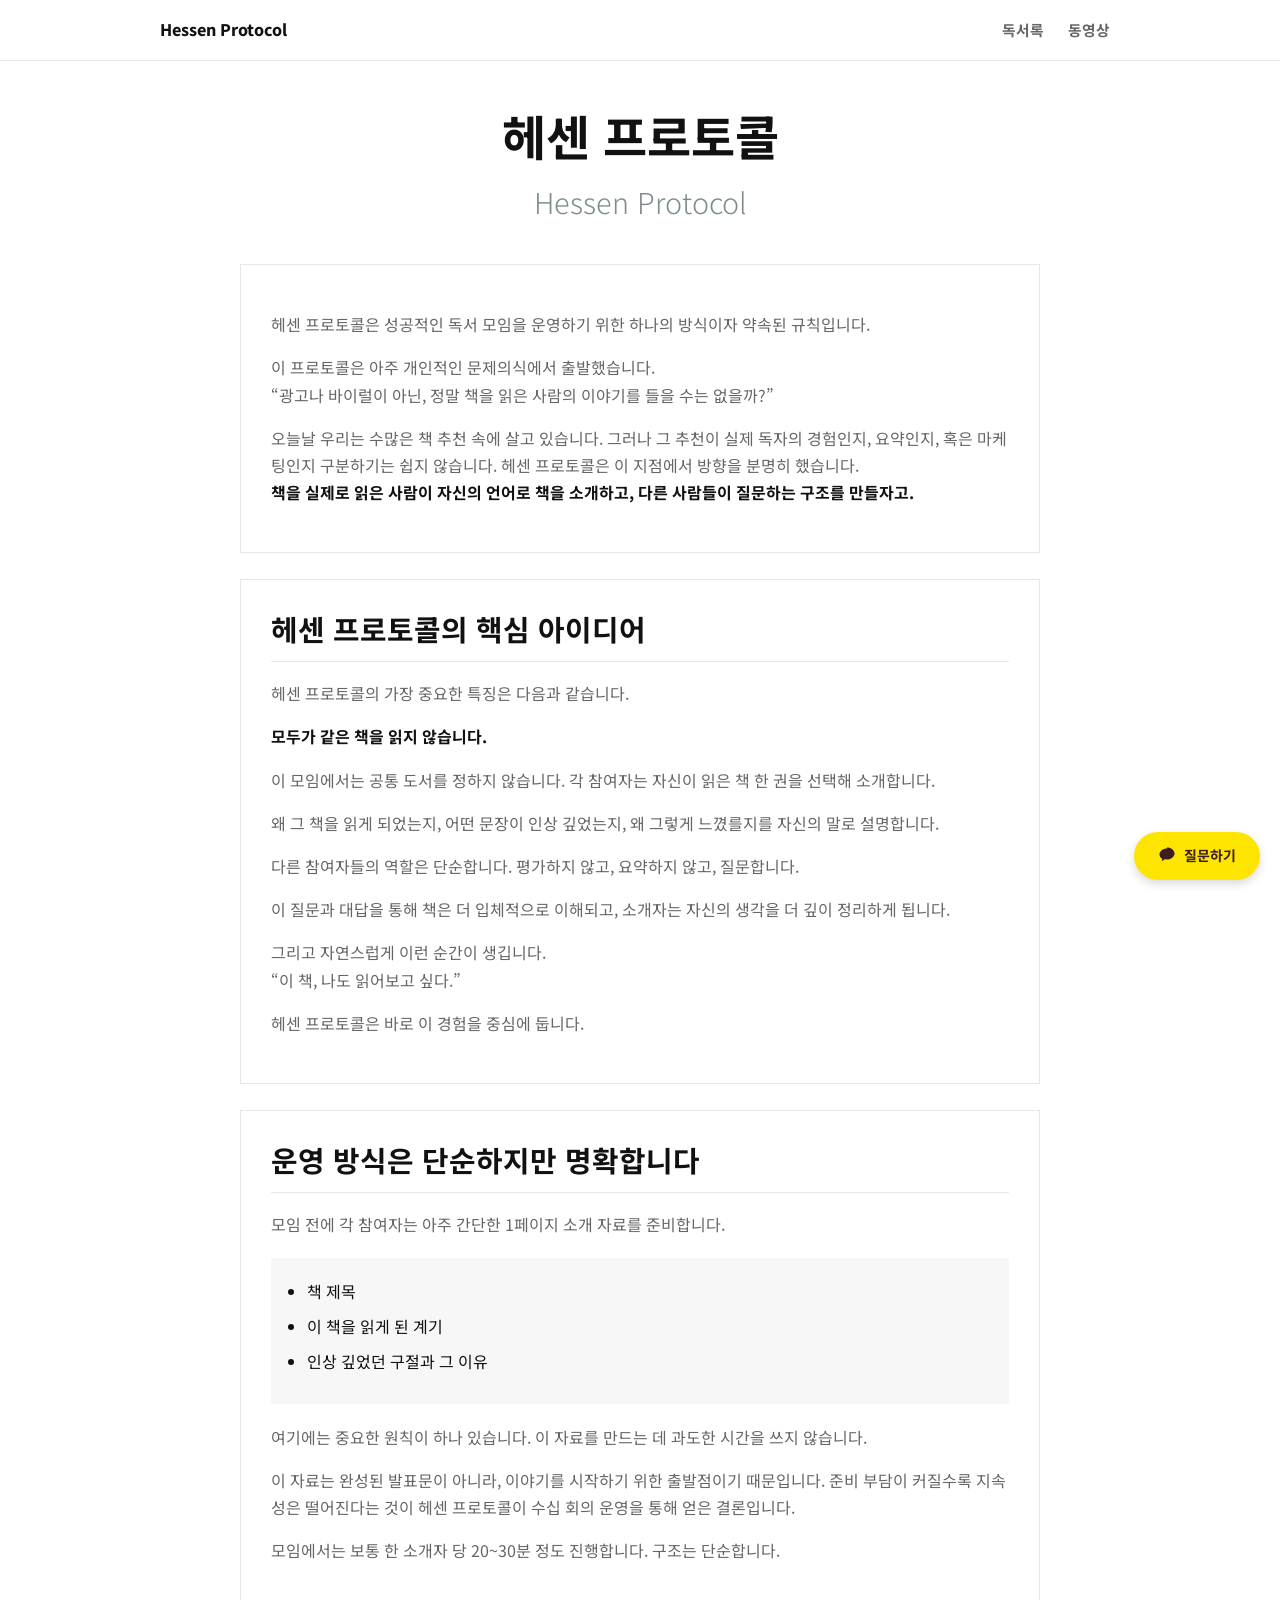
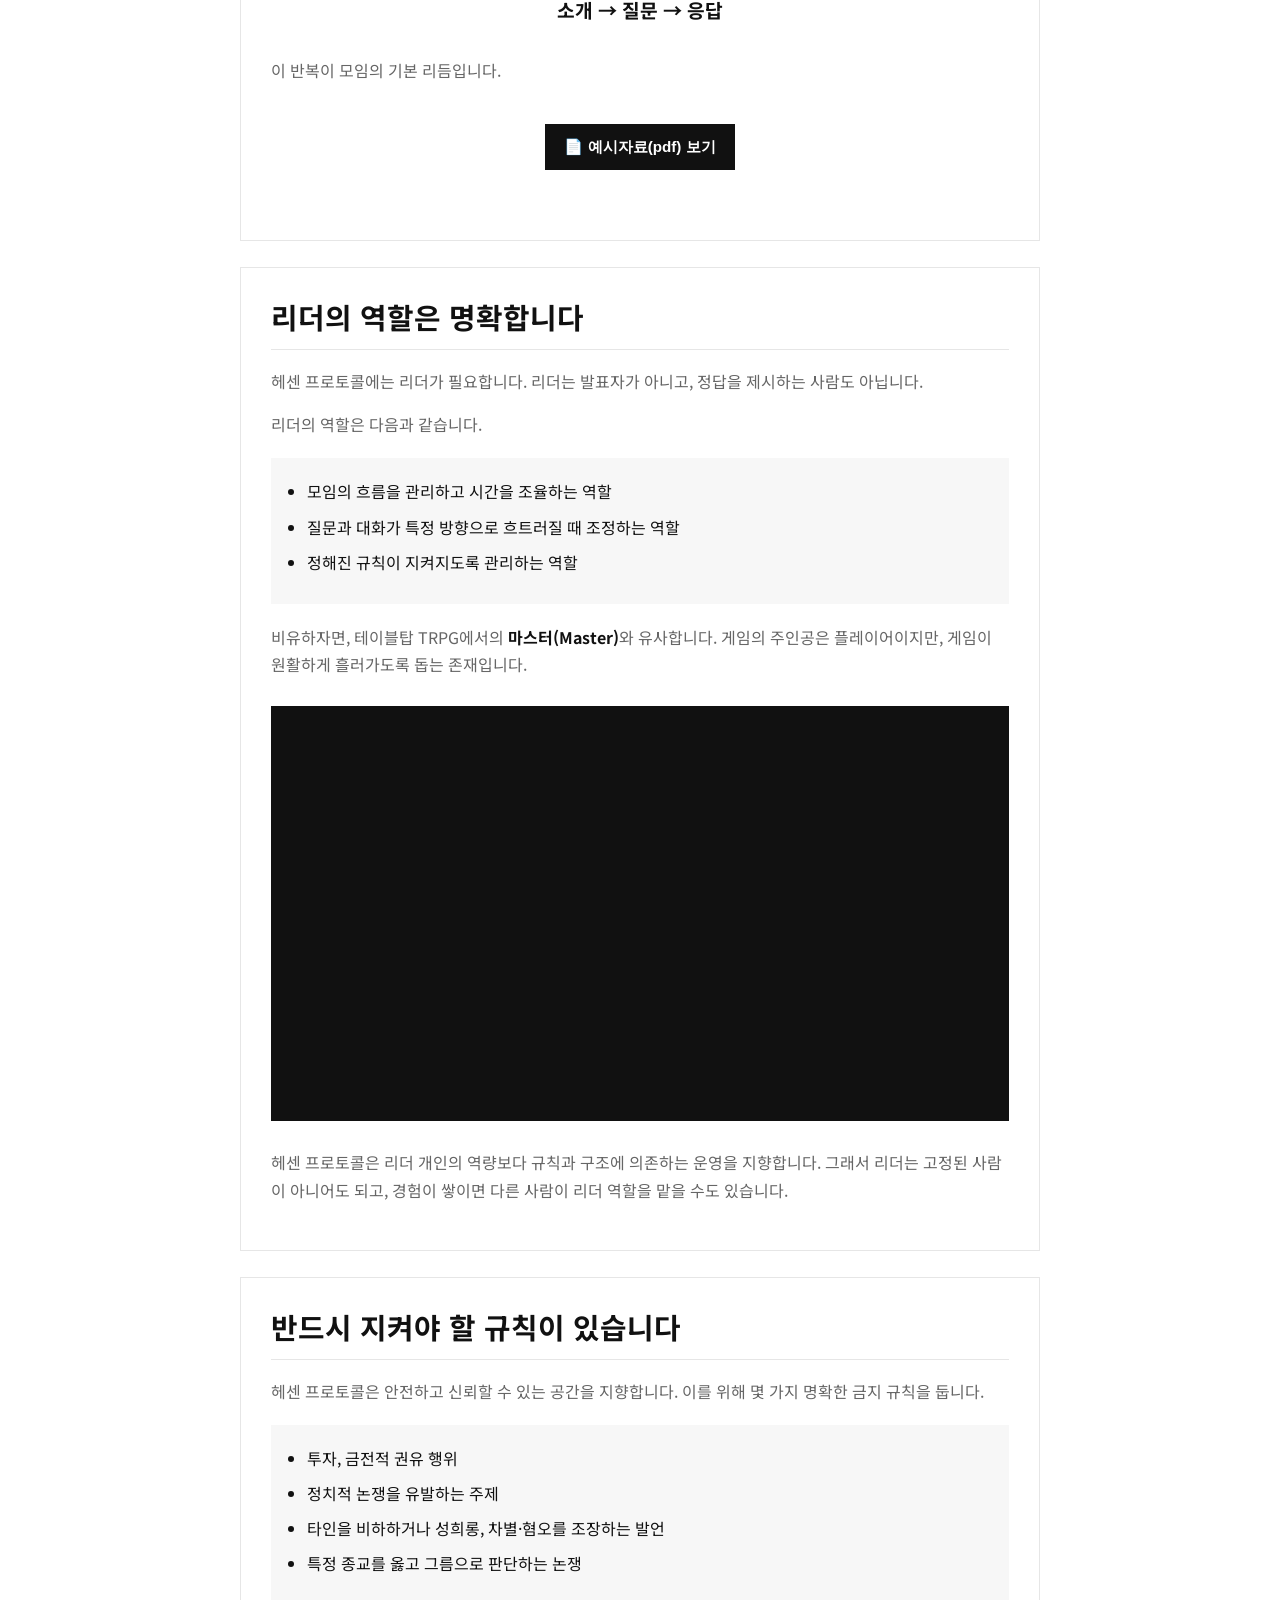
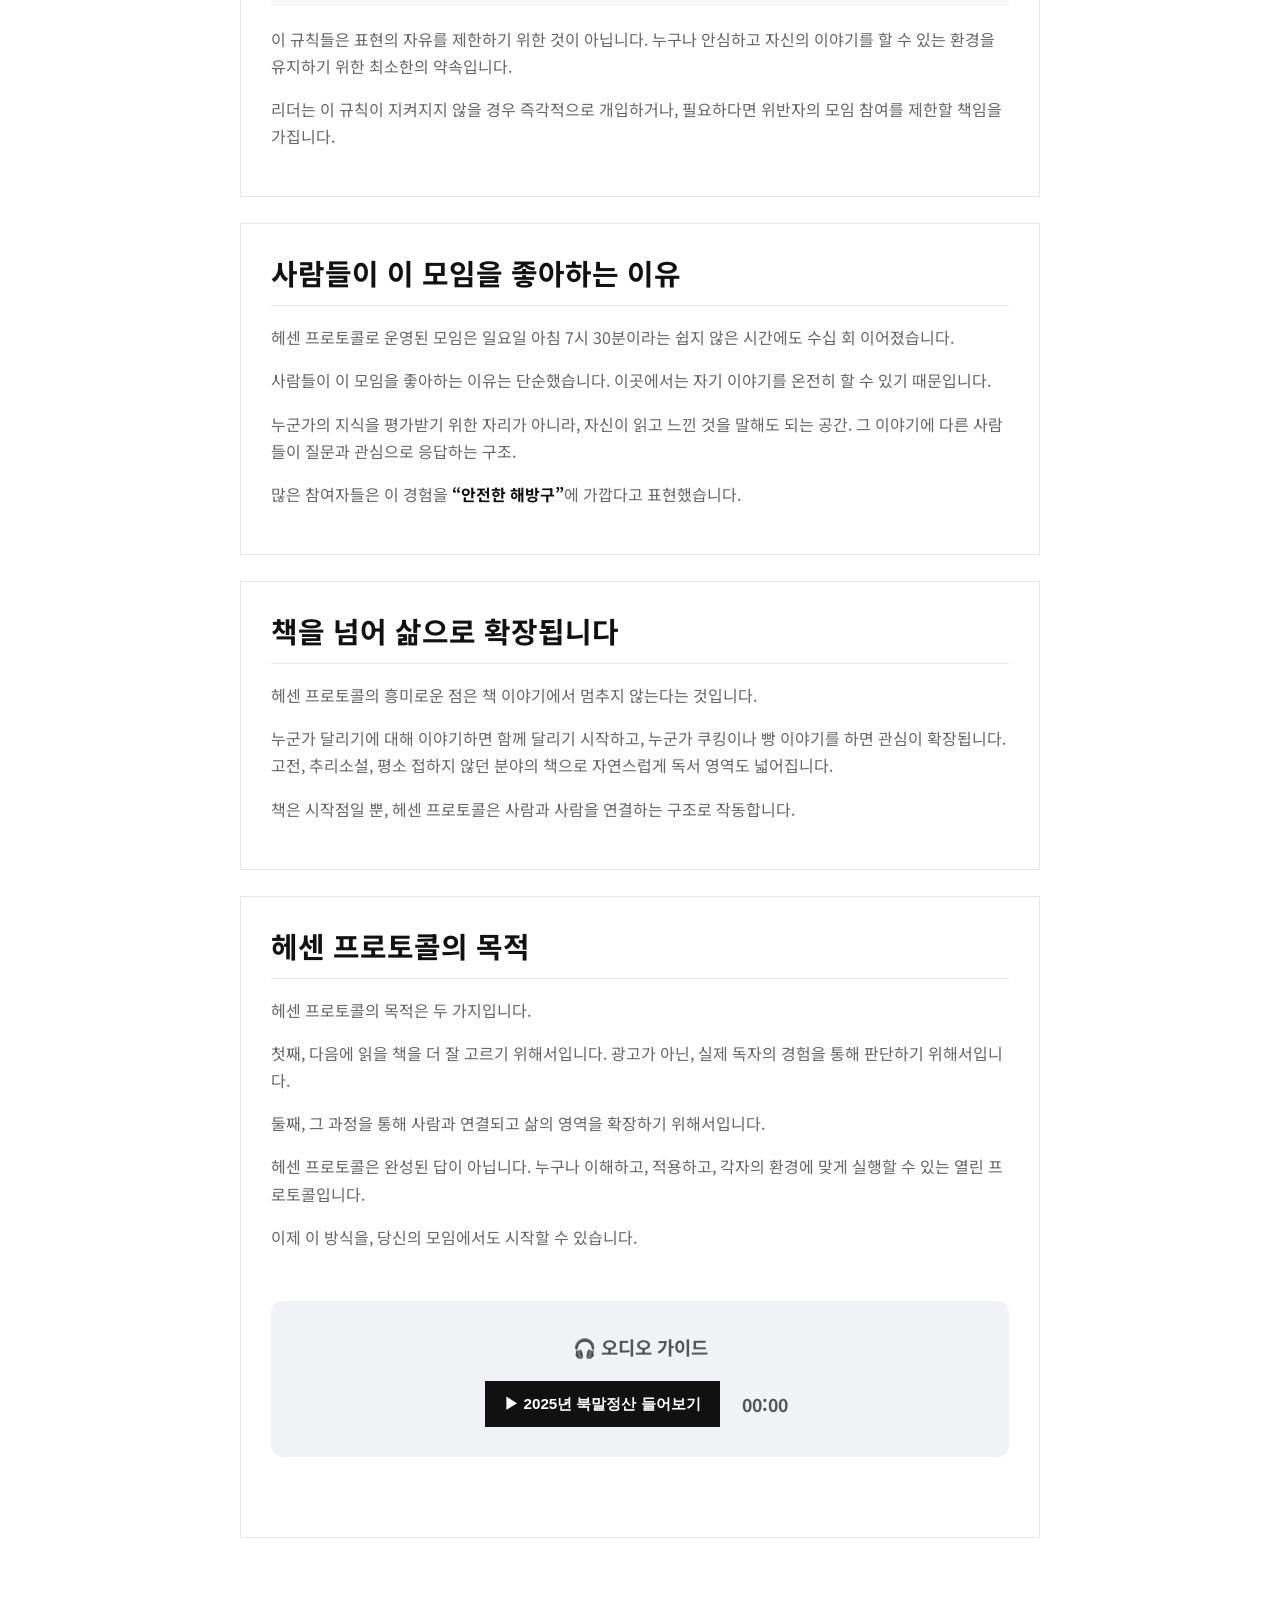
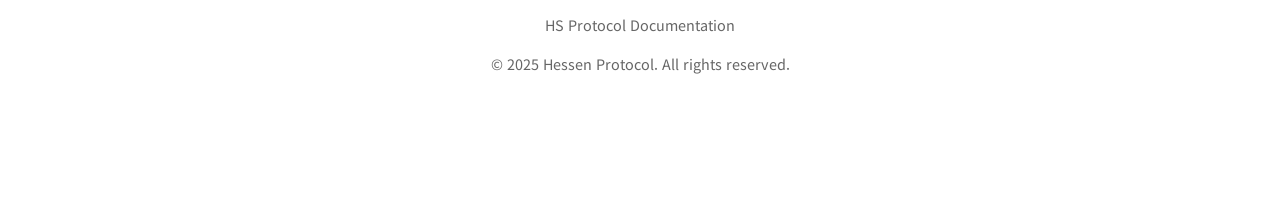
==== commit 330853e9: "Remove intro from top navigation" ====
--- a/intro.html
+++ b/intro.html
@@ -43,7 +43,6 @@
     <div class="nav-container">
         <a href="index.html" class="nav-logo">Hessen Protocol</a>
         <ul class="nav-links">
-            <li><a class="active" href="intro.html">소개</a></li>
             <li><a href="reading_logs.html">독서록</a></li>
             <li><a href="videos.html">동영상</a></li>
         </ul>
--- a/style.css
+++ b/style.css
@@ -152,6 +152,16 @@
     border-bottom: 1px solid var(--line);
 }
 
+.primary-links,
+.secondary-links {
+    grid-template-columns: 1fr;
+}
+
+.secondary-links {
+    border-top: 1px solid var(--line);
+    margin-top: 34px;
+}
+
 .simple-link {
     display: grid;
     gap: 4px;
@@ -345,6 +355,45 @@
 
 .drive-fallback p {
     margin: 6px 0 0;
+}
+
+.archive-count {
+    margin: 14px 0 0;
+    color: var(--muted);
+    font-weight: 700;
+}
+
+.log-list {
+    display: grid;
+    gap: 10px;
+    border-top: 1px solid var(--line);
+    padding-top: 22px;
+}
+
+.log-item {
+    display: grid;
+    grid-template-columns: minmax(0, 1fr) auto;
+    align-items: center;
+    gap: 16px;
+    min-height: 58px;
+    padding: 14px 16px;
+    border: 1px solid var(--line);
+    background: var(--soft);
+}
+
+.log-title {
+    min-width: 0;
+    color: var(--text);
+    font-weight: 700;
+    line-height: 1.45;
+    overflow-wrap: anywhere;
+}
+
+.log-action {
+    color: var(--muted);
+    font-size: 0.9rem;
+    font-weight: 800;
+    white-space: nowrap;
 }
 
 .video-grid {
@@ -565,6 +614,12 @@
         min-height: 520px;
     }
 
+    .log-item {
+        grid-template-columns: 1fr;
+        gap: 6px;
+        align-items: start;
+    }
+
     .content-container {
         width: calc(100% - 32px);
         margin-left: auto;
